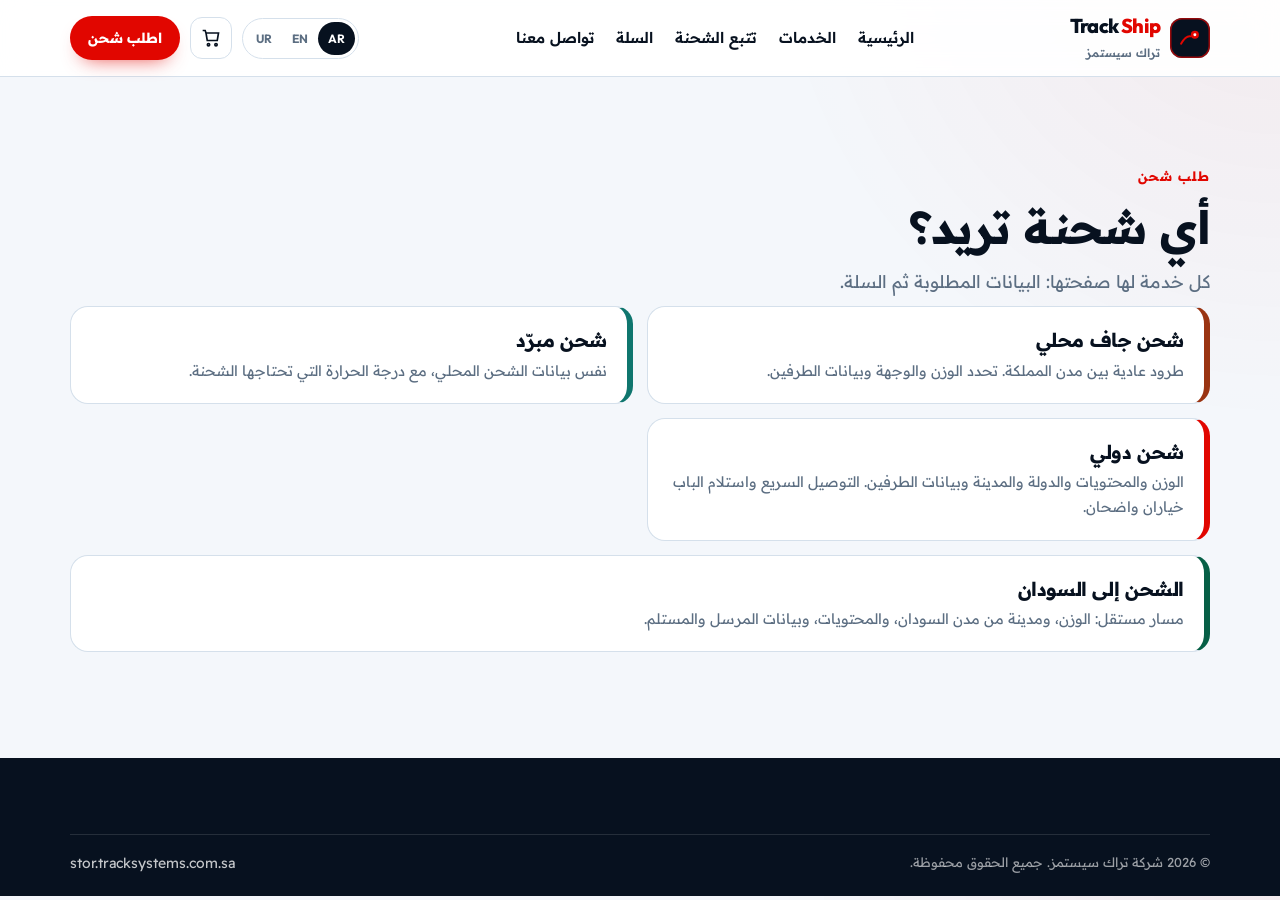
==== calculator.html @ 5ab50831 "Add files via upload" ====
<!DOCTYPE html>
<html lang="ar" dir="rtl">
<head>
<meta charset="UTF-8">
<meta name="viewport" content="width=device-width, initial-scale=1.0">
<meta name="theme-color" content="#07111F">
<title>طلب شحن | Track Ship</title>
<meta name="description" content="اطلب شحنًا جافًا أو مبردًا أو دوليًا أو إلى السودان، ثم أضفه إلى السلة.">
<link rel="stylesheet" href="styles.css">
</head>
<body>
<header class="site-header">
  <div class="wrap nav">
    <a href="index.html" class="brand" aria-label="Track Ship">
      <span class="brand-mark" aria-hidden="true"><svg viewBox="0 0 32 32" fill="none"><path d="M5 23c4-7 8-10 12-9" stroke="#E10600" stroke-width="2.4" stroke-linecap="round"/><circle cx="22" cy="12" r="5" fill="#E10600"/><circle cx="22" cy="12" r="1.8" fill="#fff"/></svg></span>
      <span class="brand-text"><span class="brand-en">Track <i>Ship</i></span><span class="brand-sub" data-i18n="brand_sub">تراك سيستمز</span></span>
    </a>
    <nav class="nav-links" id="navLinks">
      <a href="index.html" data-i18n="nav_home">الرئيسية</a>
      <a href="index.html#services" data-i18n="nav_services">الخدمات</a>
      <a href="tracking.html" data-i18n="nav_track">تتبع الشحنة</a>
      <a href="cart.html" data-i18n="nav_cart">السلة</a>
      <a href="contact.html" data-i18n="nav_contact">تواصل معنا</a>
    </nav>
    <div class="nav-right">
      <div class="lang-switch" role="group" aria-label="Language">
        <button type="button" data-lang="ar">AR</button>
        <button type="button" data-lang="en">EN</button>
        <button type="button" data-lang="ur">UR</button>
      </div>
      <a class="icon-cart" href="cart.html" aria-label="Cart">
        <svg width="20" height="20" viewBox="0 0 24 24" fill="none" stroke="currentColor" stroke-width="2"><path d="M6 6h15l-1.5 9h-12z"/><path d="M6 6L5 3H2"/><circle cx="9" cy="20" r="1.4"/><circle cx="18" cy="20" r="1.4"/></svg>
        <span class="cart-count" data-cart-count hidden>0</span>
      </a>
      <a href="calculator.html" class="btn btn-primary btn-sm" aria-current="page" data-i18n="nav_order">اطلب شحن</a>
      <button class="burger" type="button" aria-label="Menu" aria-expanded="false"><span></span><span></span><span></span></button>
    </div>
  </div>
</header>

<main class="wrap section-tight">
  <div id="serviceChooser">
    <div class="page-hero">
      <span class="kicker" data-i18n="calc_kicker">طلب شحن</span>
      <h1 data-i18n="choose_h">أي شحنة تريد؟</h1>
      <p class="lede" data-i18n="calc_lede">كل خدمة لها صفحتها: البيانات المطلوبة ثم السلة.</p>
    </div>
    <div class="chooser">
      <a href="calculator.html?service=dry"><h3 data-i18n="svc1_h">شحن جاف محلي</h3><p data-i18n="svc1_p">طرود عادية بين مدن المملكة. تحدد الوزن والوجهة وبيانات الطرفين.</p></a>
      <a class="cold" href="calculator.html?service=cold"><h3 data-i18n="svc2_h">شحن مبرّد</h3><p data-i18n="svc2_p">نفس بيانات الشحن المحلي، مع درجة الحرارة التي تحتاجها الشحنة.</p></a>
      <a class="intl" href="calculator.html?service=intl"><h3 data-i18n="svc3_h">شحن دولي</h3><p data-i18n="svc3_p">الوزن والمحتويات والدولة والمدينة وبيانات الطرفين. التوصيل السريع واستلام الباب خياران واضحان.</p></a>
      <a class="sudan" href="calculator.html?service=sudan"><h3 data-i18n="svc4_h">الشحن إلى السودان</h3><p data-i18n="svc4_p">مسار مستقل: الوزن، ومدينة من مدن السودان، والمحتويات، وبيانات المرسل والمستلم.</p></a>
    </div>
  </div>

  <div id="bookLayout" hidden>
    <form id="bookForm" class="book-layout" novalidate>
      <div class="panel">
        <div id="serviceBanner" class="service-banner"></div>

        <h2 data-i18n="f_shipment">بيانات الشحنة</h2>
        <div class="field">
          <label for="weight" data-i18n="f_weight">الوزن (كجم)</label>
          <input class="input" id="weight" name="weight" type="number" min="0.1" max="300" step="0.1" inputmode="decimal" required>
          <p class="field-error" data-error-for="weight" hidden></p>
        </div>

        <div class="field" data-show="dry cold">
          <label for="destSa" data-i18n="f_dest">الوجهة</label>
          <select class="input" id="destSa" name="destSa"></select>
          <p class="field-error" data-error-for="dest" hidden></p>
        </div>

        <div class="field" data-show="sudan">
          <label for="destSd" data-i18n="f_dest">الوجهة</label>
          <select class="input" id="destSd" name="destSd"></select>
          <p class="field-error" data-error-for="destSd" hidden></p>
        </div>

        <div data-show="intl">
          <div class="field">
            <label for="country" data-i18n="f_country">الدولة</label>
            <select class="input" id="country" name="country"></select>
            <p class="field-error" data-error-for="country" hidden></p>
          </div>
          <div class="field" id="countryOtherWrap" hidden>
            <label for="countryOther" data-i18n="f_country_other">اسم الدولة</label>
            <input class="input" id="countryOther" name="countryOther" type="text">
            <p class="field-error" data-error-for="countryOther" hidden></p>
          </div>
          <div class="field">
            <label for="destCityIntl" data-i18n="f_city_name">المدينة</label>
            <input class="input" id="destCityIntl" name="destCityIntl" type="text">
            <p class="field-error" data-error-for="destCity" hidden></p>
          </div>
        </div>

        <div class="field" data-show="intl sudan">
          <label for="contents" data-i18n="f_contents">المحتويات</label>
          <textarea class="input" id="contents" name="contents" rows="3"></textarea>
          <p class="field-error" data-error-for="contents" hidden></p>
        </div>

        <div data-show="cold">
          <div class="field">
            <label for="temperature" data-i18n="f_temp">درجة الحرارة</label>
            <select class="input" id="temperature" name="temperature">
              <option value="chill" data-i18n="temp_chill">مبرّد 2 إلى 8°م</option>
              <option value="cool" data-i18n="temp_cool">بارد 0 إلى 4°م</option>
              <option value="freeze" data-i18n="temp_freeze">مجمّد −18°م</option>
              <option value="deep" data-i18n="temp_deep">تجميد عميق −25°م أو أقل</option>
              <option value="custom" data-i18n="temp_custom">درجة أحددها</option>
            </select>
            <p class="field-error" data-error-for="temp" hidden></p>
          </div>
          <div class="field" id="tempCustomWrap" hidden>
            <label for="tempCustom" data-i18n="f_temp_custom">الدرجة المئوية</label>
            <input class="input" id="tempCustom" name="tempCustom" type="number" step="1" value="-18">
          </div>
        </div>

        <h2 class="block-title" data-i18n="f_sender">المرسل</h2>
        <div class="row2">
          <div class="field">
            <label for="senderName" data-i18n="f_name">الاسم</label>
            <input class="input" id="senderName" name="senderName" type="text" autocomplete="name">
            <p class="field-error" data-error-for="senderName" hidden></p>
          </div>
          <div class="field">
            <label for="senderPhone" data-i18n="f_phone">الجوال</label>
            <input class="input" id="senderPhone" name="senderPhone" type="tel" autocomplete="tel" dir="ltr">
            <p class="field-error" data-error-for="senderPhone" hidden></p>
          </div>
        </div>
        <div class="field">
          <label for="senderCity" data-i18n="f_city">المدينة</label>
          <select class="input" id="senderCity" name="senderCity"></select>
          <p class="field-error" data-error-for="senderCity" hidden></p>
        </div>
        <div class="field">
          <label for="senderAddress" data-i18n="f_address">العنوان التفصيلي</label>
          <input class="input" id="senderAddress" name="senderAddress" type="text" autocomplete="street-address">
          <p class="field-error" data-error-for="senderAddress" hidden></p>
        </div>

        <h2 class="block-title" data-i18n="f_recv">المستلم</h2>
        <div class="row2">
          <div class="field">
            <label for="recvName" data-i18n="f_name">الاسم</label>
            <input class="input" id="recvName" name="recvName" type="text">
            <p class="field-error" data-error-for="recvName" hidden></p>
          </div>
          <div class="field">
            <label for="recvPhone" data-i18n="f_phone">الجوال</label>
            <input class="input" id="recvPhone" name="recvPhone" type="tel" dir="ltr">
            <p class="field-error" data-error-for="recvPhone" hidden></p>
          </div>
        </div>
        <div class="field">
          <label for="recvAddress" data-i18n="f_address">العنوان التفصيلي</label>
          <input class="input" id="recvAddress" name="recvAddress" type="text">
          <p class="field-error" data-error-for="recvAddress" hidden></p>
        </div>

        <h2 class="block-title" data-i18n="addon_kicker">خدمات مقدمة</h2>
        <label class="addon-card express">
          <input type="checkbox" id="expressChk" name="expressChk">
          <span><b data-i18n="f_express">توصيل سريع</b><small data-i18n="f_express_hint">أولوية في الاستلام والنقل</small></span>
          <span class="fee" id="expressPrice"></span>
        </label>
        <label class="addon-card pickup">
          <input type="checkbox" id="pickupChk" name="pickupChk">
          <span><b data-i18n="f_pickup">استلام من الباب</b><small data-i18n="f_pickup_hint">نستلم الطرد من عنوان المرسل</small></span>
          <span class="fee" id="pickupPrice"></span>
        </label>

        <details class="extra">
          <summary data-i18n="f_extra_title">أبعاد وتأمين</summary>
          <p class="hint" data-i18n="f_dims">الأبعاد بالسنتيمتر، إن وُجدت</p>
          <div class="row3">
            <input class="input" id="dimL" name="dimL" type="number" min="0" data-i18n-ph="f_l" placeholder="الطول">
            <input class="input" id="dimW" name="dimW" type="number" min="0" data-i18n-ph="f_w" placeholder="العرض">
            <input class="input" id="dimH" name="dimH" type="number" min="0" data-i18n-ph="f_h" placeholder="الارتفاع">
          </div>
          <label class="addon-card" style="margin-top:12px;border-color:var(--line);background:#fff;box-shadow:none">
            <input type="checkbox" id="insureChk" name="insureChk">
            <span><b data-i18n="f_insure">تأمين الشحنة</b><small data-i18n="f_insure_hint">2٪ من القيمة، بحد أدنى 8 ر.س</small></span>
            <span></span>
          </label>
          <div class="field" id="valueWrap" hidden>
            <label for="declaredValue" data-i18n="f_value">القيمة المصرّح بها (ر.س)</label>
            <input class="input" id="declaredValue" name="declaredValue" type="number" min="0" step="1" value="0">
            <p class="field-error" data-error-for="declared" hidden></p>
          </div>
        </details>
      </div>

      <aside class="receipt">
        <h2 data-i18n="quote_title">سعر هذه الشحنة</h2>
        <div id="quoteBox" aria-live="polite">
          <p class="muted" data-i18n="quote_empty">أدخل الوزن والوجهة ليظهر السعر.</p>
        </div>
        <button class="btn btn-primary btn-block" type="submit" data-i18n="add_btn" style="margin-top:16px">أضف إلى السلة</button>
      </aside>
    </form>
  </div>
</main>

<footer>
  <div class="wrap footer-bottom"><span data-i18n="foot_rights">© 2026 شركة تراك سيستمز. جميع الحقوق محفوظة.</span><a href="https://stor.tracksystems.com.sa/">stor.tracksystems.com.sa</a></div>
</footer>
<script src="i18n.js"></script>
<script src="calculator.js"></script>
</body>
</html>
---- styles.css ----
@import url('https://fonts.googleapis.com/css2?family=Outfit:wght@500;600;700;800&family=Readex+Pro:wght@400;500;600;700&family=Noto+Nastaliq+Urdu:wght@500;600;700&display=swap');

/* Track Ship — شركة تراك سيستمز */
:root{
  --navy:#07111F;
  --navy-2:#10243F;
  --navy-3:#1B3658;
  --ink:#142033;
  --red:#E10600;
  --red-2:#B10500;
  --paper:#F4F7FB;
  --paper-2:#E6EEF6;
  --card:#FFFFFF;
  --muted:#5C6E82;
  --line:#D5E0EB;
  --gold:#A16207;
  --gold-bg:#FFF6E4;
  --gold-line:#E0A325;
  --pick:#1D4ED8;
  --pick-bg:#EEF3FF;
  --ice:#0F766E;
  --ice-bg:#E7F6F3;
  --sand:#9A3412;
  --sand-bg:#FFF3EB;
  --sudan:#065F46;
  --sudan-bg:#E5F6EF;
  --ok:#047857;
  --shadow:0 18px 40px -24px rgba(7,17,31,.45);
  --shadow-sm:0 8px 20px -14px rgba(7,17,31,.4);
  --radius:22px;
  --maxw:1140px;
  --font:"Readex Pro", sans-serif;
  --display:"Outfit", "Readex Pro", sans-serif;
}

*,*::before,*::after{ box-sizing:border-box; }
html{ scroll-behavior:smooth; }
body{
  margin:0;
  background:
    radial-gradient(circle at 100% -10%, rgba(225,6,0,.06), transparent 32%),
    var(--paper);
  color:var(--ink);
  font-family:var(--font);
  font-size:16.5px;
  line-height:1.75;
  -webkit-font-smoothing:antialiased;
}
html[lang="ur"] body{ font-family:"Noto Nastaliq Urdu","Readex Pro",serif; line-height:2; }
img,svg{ display:block; max-width:100%; }
a{ color:inherit; text-decoration:none; }
button,input,select,textarea{ font:inherit; color:inherit; }
button{ cursor:pointer; }
ul{ margin:0; padding:0; list-style:none; }
h1,h2,h3,h4{ margin:0; font-weight:700; letter-spacing:-.02em; line-height:1.35; }
p{ margin:0; }
[hidden]{ display:none !important; }
::selection{ background:#F8C9C6; }
:focus-visible{ outline:3px solid var(--red); outline-offset:2px; }
@media (prefers-reduced-motion:reduce){
  *,*::before,*::after{ animation:none !important; transition:none !important; scroll-behavior:auto !important; }
}

.wrap{ width:min(var(--maxw), calc(100% - 40px)); margin-inline:auto; }
.section{ padding-block:76px; }
.section-tight{ padding-block:42px; }
.kicker{
  display:inline-block;
  color:var(--red);
  font-weight:700;
  font-size:13px;
  letter-spacing:.08em;
  text-transform:uppercase;
  margin-bottom:8px;
}
.sec-head{ max-width:680px; margin-bottom:32px; }
.sec-head.center{ margin-inline:auto; text-align:center; }
.sec-head h2{ font-size:clamp(28px, 3.4vw, 40px); color:var(--navy); margin-bottom:8px; }
.sec-head p{ color:var(--muted); }

.btn{
  display:inline-flex; align-items:center; justify-content:center; gap:8px;
  min-height:48px; padding:12px 22px; border-radius:999px;
  border:2px solid transparent; font-weight:700; font-size:15.5px;
  transition:transform .16s ease, background .16s ease, box-shadow .16s ease;
}
.btn:hover{ transform:translateY(-2px); }
.btn-primary{ background:var(--red); color:#fff; box-shadow:0 10px 20px -12px rgba(225,6,0,.8); }
.btn-primary:hover{ background:var(--red-2); }
.btn-navy{ background:var(--navy); color:#fff; }
.btn-navy:hover{ background:var(--navy-2); }
.btn-ghost{ background:transparent; color:#fff; border-color:rgba(255,255,255,.45); }
.btn-ghost:hover{ background:#fff; color:var(--navy); }
.btn-line{ background:#fff; color:var(--navy); border-color:var(--line); }
.btn-sm{ min-height:42px; padding:8px 16px; font-size:14px; }
.btn-block{ width:100%; }
.btn:disabled{ opacity:.55; cursor:not-allowed; transform:none; }

/* Header */
.site-header{
  position:sticky; top:0; z-index:40;
  background:rgba(255,255,255,.92);
  backdrop-filter:blur(14px);
  border-bottom:1px solid var(--line);
}
.nav{ display:flex; align-items:center; justify-content:space-between; gap:16px; min-height:76px; }
.brand{ display:flex; align-items:center; gap:10px; }
.brand-mark{
  width:40px; height:40px; border-radius:12px; background:var(--navy);
  display:grid; place-items:center; flex:none;
  box-shadow:inset 0 0 0 1.5px rgba(225,6,0,.65);
}
.brand-mark svg{ width:26px; height:26px; }
.brand-en{ font-family:var(--display); font-weight:800; font-size:20px; letter-spacing:-.04em; color:var(--navy); line-height:1; }
.brand-en i{ font-style:normal; color:var(--red); }
.brand-sub{ display:block; font-size:11.5px; color:var(--muted); font-weight:600; margin-top:2px; }
.nav-links{ display:flex; align-items:center; gap:22px; }
.nav-links a{ font-weight:600; font-size:15px; color:var(--navy); position:relative; }
.nav-links a[aria-current="page"]{ color:var(--red); }
.nav-cart{ display:inline-flex; align-items:center; gap:6px; }
.nav-right{ display:flex; align-items:center; gap:10px; }
.lang-switch{ display:flex; padding:3px; border:1px solid var(--line); border-radius:999px; background:#fff; }
.lang-switch button{
  border:0; background:transparent; border-radius:999px;
  padding:6px 10px; font-family:var(--display); font-size:12px; font-weight:700; color:var(--muted);
}
.lang-switch button.active{ background:var(--navy); color:#fff; }
.cart-count{
  min-width:18px; height:18px; padding:0 5px; border-radius:99px;
  background:var(--red); color:#fff; font-family:var(--display);
  font-size:11px; font-weight:700; display:inline-grid; place-items:center;
}
.icon-cart{
  position:relative; width:42px; height:42px; border:1px solid var(--line); border-radius:12px;
  display:grid; place-items:center; background:#fff; color:var(--navy);
}
.icon-cart .cart-count{ position:absolute; top:-6px; inset-inline-end:-6px; }
.burger{ display:none; width:42px; height:42px; border:1px solid var(--line); border-radius:12px; background:#fff; }
.burger span{ display:block; width:18px; height:2px; background:var(--navy); margin:4px auto; border-radius:2px; }

/* Hero */
.hero{
  background:
    radial-gradient(circle at 85% 10%, rgba(225,6,0,.28), transparent 28%),
    linear-gradient(160deg, #07111F 0%, #10243F 58%, #16345A 100%);
  color:#fff;
  padding:64px 0 72px;
  position:relative;
  overflow:hidden;
}
.hero::after{
  content:"";
  position:absolute; inset-inline-end:-80px; bottom:-80px;
  width:280px; height:280px; border:28px solid rgba(225,6,0,.18); border-radius:50%;
}
.hero-grid{ position:relative; z-index:1; display:grid; grid-template-columns:1.15fr .85fr; gap:42px; align-items:center; }
.wordmark{
  font-family:var(--display); font-weight:800; letter-spacing:-.05em;
  font-size:clamp(46px, 6vw, 72px); line-height:.95; margin-bottom:12px;
}
.wordmark i{ font-style:normal; color:#FF3B30; }
.hero h1{ font-size:clamp(26px, 3vw, 36px); max-width:16ch; margin-bottom:12px; }
.lede{ color:rgba(255,255,255,.78); font-size:17.5px; max-width:46ch; }
.hero-actions{ display:flex; flex-wrap:wrap; gap:12px; margin-top:26px; }
.hero-stats{ display:flex; gap:22px; margin-top:28px; flex-wrap:wrap; }
.hero-stats b{ display:block; font-family:var(--display); font-size:26px; letter-spacing:-.04em; }
.hero-stats span{ color:rgba(255,255,255,.68); font-size:13px; }

.waybill{
  background:#fff; color:var(--ink); border-radius:18px; padding:22px;
  box-shadow:var(--shadow); transform:rotate(-1.5deg);
  border:1px solid rgba(255,255,255,.4);
}
.waybill-top{ display:flex; justify-content:space-between; align-items:center; margin-bottom:16px; }
.pill{ font-size:12px; font-weight:700; background:var(--sand-bg); color:var(--sand); border-radius:999px; padding:4px 10px; }
.waybill-route{ display:flex; align-items:center; justify-content:space-between; gap:10px; font-weight:700; color:var(--navy); }
.waybill-route em{ font-style:normal; color:var(--red); font-family:var(--display); font-size:22px; }
.waybill-meta,.waybill-no{ margin-top:12px; color:var(--muted); font-size:13.5px; }
.waybill-no{ font-family:var(--display); letter-spacing:.08em; color:var(--navy); font-weight:700; }
.barcode{ display:flex; align-items:stretch; gap:2px; height:48px; margin-top:14px; }
.barcode i{ display:block; background:var(--navy); }

/* Services */
.services{ margin-top:-36px; position:relative; z-index:2; }
.svc-grid{ display:grid; grid-template-columns:repeat(3, 1fr); gap:16px; }
.svc{
  background:#fff; border:1px solid var(--line); border-radius:var(--radius);
  padding:22px; min-height:250px; display:flex; flex-direction:column; gap:14px;
  box-shadow:var(--shadow-sm); border-top:5px solid var(--sand);
  transition:transform .18s ease, box-shadow .18s ease;
}
.svc:hover{ transform:translateY(-4px); box-shadow:var(--shadow); }
.svc-cold{ border-top-color:var(--ice); }
.svc-intl{ border-top-color:var(--red); }
.svc-icon{
  width:58px; height:58px; border-radius:16px; display:grid; place-items:center;
  background:var(--sand-bg); color:var(--sand);
}
.svc-cold .svc-icon{ background:var(--ice-bg); color:var(--ice); }
.svc-intl .svc-icon{ background:#FDECEC; color:var(--red); }
.svc-icon svg{ width:30px; height:30px; }
.svc h3{ font-size:22px; color:var(--navy); }
.svc p{ color:var(--muted); font-size:15px; flex:1; }
.svc-foot{ display:flex; justify-content:space-between; align-items:center; gap:8px; font-weight:700; }
.svc-foot b{ font-family:var(--display); color:var(--navy); font-size:16px; }
.svc-foot span{ color:var(--red); font-size:14px; }

.sudan-banner{
  margin-top:16px;
  display:grid; grid-template-columns:auto 1fr auto; gap:22px; align-items:center;
  background:linear-gradient(135deg, #064E3B, #0F766E 70%);
  color:#fff; border-radius:var(--radius); padding:26px 28px;
  box-shadow:var(--shadow);
  border:3px solid #34D399;
}
.sudan-banner .svc-icon{ background:rgba(255,255,255,.14); color:#fff; }
.sudan-banner h3{ font-size:26px; }
.sudan-banner p{ color:rgba(255,255,255,.84); margin-top:4px; }
.sudan-go{
  background:#fff; color:var(--sudan); border-radius:999px; padding:12px 18px;
  font-weight:800; white-space:nowrap;
}
.sudan-price{ display:block; margin-top:8px; font-family:var(--display); font-size:18px; }

.addon-showcase{ display:grid; grid-template-columns:1fr 1fr; gap:16px; margin-top:16px; }
.addon-tile{
  border-radius:18px; padding:18px 20px; background:#fff;
  display:flex; gap:14px; align-items:flex-start;
  border:3px solid var(--gold-line); background:var(--gold-bg);
}
.addon-tile.pickup{ border-color:var(--pick); background:var(--pick-bg); }
.addon-tile h3{ font-size:18px; margin-bottom:4px; }
.addon-tile p{ color:var(--muted); font-size:14.5px; }
.addon-tile b{ display:block; margin-top:8px; font-family:var(--display); }
.addon-tile .mark{
  width:46px; height:46px; border-radius:14px; display:grid; place-items:center; flex:none;
  background:#fff; border:2px solid currentColor; font-size:20px;
}
.addon-tile.express{ color:var(--gold); }
.addon-tile.pickup{ color:var(--pick); }
.addon-tile.express h3,.addon-tile.pickup h3{ color:var(--navy); }
.addon-note{ margin-top:10px; color:var(--muted); font-size:13.5px; }

/* Steps, why, rates */
.steps{ display:grid; grid-template-columns:repeat(4, 1fr); gap:14px; }
.step{
  background:#fff; border:1px solid var(--line); border-radius:18px; padding:18px;
}
.step i{
  font-style:normal; font-family:var(--display); font-weight:800; color:var(--red);
  display:block; font-size:22px; margin-bottom:8px;
}
.step h3{ font-size:17px; margin-bottom:6px; color:var(--navy); }
.step p{ color:var(--muted); font-size:14.5px; }
.why-grid{ display:grid; grid-template-columns:repeat(4, 1fr); gap:14px; }
.why{
  background:#fff; border:1px solid var(--line); border-radius:18px; padding:20px;
}
.why h3{ color:var(--navy); font-size:18px; margin:8px 0; }
.why p{ color:var(--muted); font-size:14.5px; }

.tabs{ display:flex; gap:8px; flex-wrap:wrap; margin-bottom:14px; }
.tab-btn{
  border:1px solid var(--line); background:#fff; border-radius:999px;
  padding:10px 16px; font-weight:700; color:var(--muted);
}
.tab-btn.active{ background:var(--navy); color:#fff; border-color:var(--navy); }
.table-wrap{ overflow-x:auto; border:1px solid var(--line); border-radius:18px; background:#fff; }
table{ width:100%; border-collapse:collapse; min-width:640px; }
th,td{ padding:13px 16px; text-align:start; border-bottom:1px solid var(--line); }
th{ background:var(--navy); color:#fff; font-size:13.5px; }
td:last-child, th:last-child{ text-align:end; }
tbody tr:last-child td{ border-bottom:0; }
.num{ font-family:var(--display); font-weight:650; letter-spacing:-.02em; }
.price-note{ margin-top:12px; color:var(--muted); font-size:13.5px; }

.cta-band{
  background:var(--navy); color:#fff; border-radius:28px; padding:42px 28px; text-align:center;
  position:relative; overflow:hidden;
}
.cta-band::before{
  content:""; position:absolute; inset-inline-start:0; top:0; bottom:0; width:8px; background:var(--red);
}
.cta-band h2{ font-size:clamp(26px, 3vw, 36px); margin-bottom:8px; }
.cta-band p{ color:rgba(255,255,255,.75); margin-bottom:20px; }

/* Footer */
footer{ background:var(--navy); color:#fff; padding:48px 0 20px; margin-top:64px; }
.footer-grid{ display:grid; grid-template-columns:1.4fr .8fr .9fr 1.1fr; gap:28px; }
footer h3, footer h4{ font-size:15px; margin-bottom:12px; }
footer p, footer li, footer a{ color:rgba(255,255,255,.76); font-size:14px; }
footer li{ margin-bottom:8px; }
footer a:hover{ color:#fff; }
.footer-brand .brand-en{ color:#fff; }
.footer-bottom{
  margin-top:28px; padding-top:16px; border-top:1px solid rgba(255,255,255,.12);
  display:flex; justify-content:space-between; gap:12px; flex-wrap:wrap;
  color:rgba(255,255,255,.6); font-size:13px;
}
.social-row{ display:flex; gap:8px; margin-top:14px; }
.social-row a{
  width:36px; height:36px; border-radius:50%; display:grid; place-items:center;
  border:1px solid rgba(255,255,255,.2); color:#fff; font-size:13px;
}

/* Pages */
.page-hero{ padding:42px 0 10px; }
.page-hero h1{ font-size:clamp(30px, 4vw, 46px); color:var(--navy); }
.page-hero .lede{ color:var(--muted); margin-top:8px; }

.chooser{ display:grid; grid-template-columns:1fr 1fr; gap:14px; }
.chooser a{
  background:#fff; border:1px solid var(--line); border-radius:18px; padding:20px;
  border-inline-start:6px solid var(--sand);
}
.chooser a.cold{ border-inline-start-color:var(--ice); }
.chooser a.intl{ border-inline-start-color:var(--red); }
.chooser a.sudan{ border-inline-start-color:var(--sudan); grid-column:1 / -1; }
.chooser h3{ color:var(--navy); margin-bottom:4px; }
.chooser p{ color:var(--muted); font-size:14.5px; }

.book-layout{ display:grid; grid-template-columns:1.15fr .85fr; gap:22px; align-items:start; }
.panel{ background:#fff; border:1px solid var(--line); border-radius:var(--radius); padding:22px; }
.panel h2{ font-size:18px; color:var(--navy); margin-bottom:14px; }
.service-banner{
  display:flex; justify-content:space-between; gap:12px; align-items:center;
  border-radius:16px; padding:14px 16px; margin-bottom:18px; color:#fff; background:var(--sand);
}
.service-banner.cold{ background:var(--ice); }
.service-banner.intl{ background:var(--red); }
.service-banner.sudan{ background:var(--sudan); }
.service-banner a{ color:#fff; font-weight:700; text-decoration:underline; font-size:14px; }
.field{ margin-bottom:14px; }
.field label,.lbl{ display:block; font-weight:700; font-size:14px; margin-bottom:6px; color:var(--navy); }
.hint{ color:var(--muted); font-size:12.5px; margin-top:5px; }
.input,select.input,textarea.input{
  width:100%; border:1.5px solid var(--line); background:var(--paper);
  border-radius:12px; padding:12px 14px; outline:none;
}
.input:focus{ border-color:var(--navy-3); background:#fff; }
.field.has-error .input{ border-color:var(--red); background:#FFF6F5; }
.field-error{ color:var(--red-2); font-size:12.5px; font-weight:700; margin-top:5px; }
.row2{ display:grid; grid-template-columns:1fr 1fr; gap:12px; }
.row3{ display:grid; grid-template-columns:1fr 1fr 1fr; gap:12px; }
.block-title{
  margin:20px 0 12px; padding-top:8px; border-top:1px dashed var(--line);
  font-size:16px; color:var(--navy);
}

.addon-card{
  display:grid; grid-template-columns:auto 1fr auto; gap:12px; align-items:center;
  border:3px solid var(--gold-line); background:var(--gold-bg);
  border-radius:16px; padding:14px; margin-bottom:12px; cursor:pointer;
}
.addon-card.pickup{ border-color:#3B6EF5; background:var(--pick-bg); }
.addon-card input{ width:22px; height:22px; accent-color:var(--navy); }
.addon-card b{ display:block; color:var(--navy); }
.addon-card small{ color:var(--muted); display:block; font-size:12.5px; }
.addon-card .fee{ font-family:var(--display); font-weight:750; color:var(--navy); white-space:nowrap; }
.addon-card.express{ box-shadow:inset 6px 0 0 var(--gold-line); }
.addon-card.pickup{ box-shadow:inset 6px 0 0 #3B6EF5; }
html[dir="rtl"] .addon-card.express{ box-shadow:inset -6px 0 0 var(--gold-line); }
html[dir="rtl"] .addon-card.pickup{ box-shadow:inset -6px 0 0 #3B6EF5; }
details.extra{ margin-top:8px; }
details.extra summary{ cursor:pointer; font-weight:700; color:var(--navy); margin-bottom:10px; }

.receipt{
  position:sticky; top:96px;
  background:var(--navy); color:#fff; border-radius:22px; padding:22px;
}
.receipt h2{ color:#fff; font-size:18px; }
.receipt .amount{
  font-family:var(--display); font-weight:800; font-size:40px; letter-spacing:-.04em; margin:8px 0 4px; white-space:nowrap;
}
.receipt .muted{ color:rgba(255,255,255,.68); font-size:13.5px; }
.receipt-lines{ margin:14px 0; border-top:1px solid rgba(255,255,255,.14); }
.receipt-lines div{ display:flex; justify-content:space-between; gap:12px; padding:7px 0; font-size:14px; color:rgba(255,255,255,.8); }
.receipt-lines b{ color:#fff; font-weight:650; font-family:var(--display); }
.receipt-lines .grand{ border-top:1px solid rgba(255,255,255,.2); color:#fff; font-weight:800; }

/* Cart */
.cart-layout{ display:grid; grid-template-columns:1.2fr .8fr; gap:22px; align-items:start; }
.cart-item{
  background:#fff; border:1px solid var(--line); border-radius:18px; padding:16px 16px 16px 18px;
  margin-bottom:12px; border-inline-start:6px solid var(--sand);
}
.cart-item.cold{ border-inline-start-color:var(--ice); }
.cart-item.intl{ border-inline-start-color:var(--red); }
.cart-item.sudan{ border-inline-start-color:var(--sudan); }
.cart-item header{ display:flex; justify-content:space-between; gap:10px; align-items:flex-start; }
.cart-item h3{ font-size:18px; color:var(--navy); }
.cart-item .meta{ color:var(--muted); font-size:13.5px; margin-top:6px; }
.ghost-btn{ border:0; background:transparent; color:var(--red); font-weight:700; padding:0; }
.empty{
  background:#fff; border:1px dashed var(--line); border-radius:20px; padding:36px; text-align:center;
}
.totals{ background:#fff; border:1px solid var(--line); border-radius:22px; padding:20px; position:sticky; top:96px; }
.totals .amount{ font-family:var(--display); font-size:36px; font-weight:800; color:var(--navy); letter-spacing:-.03em; white-space:nowrap; line-height:1.1; margin:4px 0 12px; }
.totals .row{ display:flex; justify-content:space-between; gap:12px; margin:8px 0; color:var(--muted); }
.totals .row strong{ color:var(--ink); white-space:nowrap; }

/* Tracking + contact */
.track-form{
  display:flex; gap:8px; background:#fff; border:1px solid var(--line);
  padding:8px; border-radius:999px; max-width:640px; margin-top:18px;
}
.track-form input{ flex:1; border:0; background:transparent; padding:10px 16px; outline:none; font-family:var(--display); }
.route-map{
  display:flex; align-items:center; gap:12px; background:var(--paper); border-radius:14px; padding:16px; margin-bottom:12px;
}
.route-map .line{ flex:1; height:2px; background:linear-gradient(90deg, var(--red), var(--navy)); }
.t-item{ display:grid; grid-template-columns:32px 1fr; gap:12px; position:relative; padding-bottom:18px; }
.t-dot{
  width:32px; height:32px; border-radius:50%; border:3px solid var(--line); background:#fff;
  display:grid; place-items:center; z-index:1;
}
.t-item.done .t-dot{ background:var(--ok); border-color:var(--ok); color:#fff; }
.t-item.current .t-dot{ background:var(--red); border-color:var(--red); color:#fff; }
.t-item::before{
  content:""; position:absolute; inset-inline-start:15px; top:32px; bottom:0; width:2px; background:var(--line);
}
.t-item:last-child::before{ display:none; }
.t-item.done::before{ background:var(--ok); }
.contact-grid{ display:grid; grid-template-columns:1.1fr .9fr; gap:20px; }
.info-row{ display:flex; gap:10px; margin-top:14px; }
.info-row span{ color:var(--muted); display:block; font-size:14px; }
.faq-item{ border-bottom:1px solid var(--line); }
.faq-q{
  width:100%; text-align:start; background:none; border:0; padding:16px 0;
  display:flex; justify-content:space-between; gap:12px; font-weight:700; color:var(--navy);
}
.faq-a{ max-height:0; overflow:hidden; color:var(--muted); }
.faq-item.open .faq-a{ max-height:28rem; }
.faq-a-in{ padding-bottom:14px; }
.toast{
  position:fixed; bottom:18px; inset-inline-end:18px; background:var(--navy); color:#fff;
  padding:14px 16px; border-radius:14px; box-shadow:var(--shadow); z-index:70;
  transform:translateY(140%); transition:transform .25s ease;
}
.toast.show{ transform:translateY(0); }

@media (max-width:980px){
  .hero-grid,.book-layout,.cart-layout,.contact-grid,.footer-grid,.why-grid{ grid-template-columns:1fr; }
  .svc-grid,.steps{ grid-template-columns:1fr; }
  .addon-showcase{ grid-template-columns:1fr; }
  .sudan-banner{ grid-template-columns:1fr; }
  .receipt,.totals{ position:static; }
  .waybill{ transform:none; }
}
@media (max-width:720px){
  .wrap{ width:min(var(--maxw), calc(100% - 28px)); }
  .burger{ display:inline-block; }
  .nav-links{
    display:none; position:absolute; inset-inline:0; top:76px;
    background:#fff; border-bottom:1px solid var(--line); padding:12px 18px 18px;
    flex-direction:column; align-items:flex-start; gap:14px;
  }
  .nav-links.open{ display:flex; }
  .nav-right .btn{ display:none; }
  .row2,.row3{ grid-template-columns:1fr; }
  .hero{ padding-top:36px; }
  .track-form{ flex-direction:column; border-radius:18px; }
}

@media print{
  .site-header,.hero-actions,.btn,.social-row,.burger{ display:none !important; }
  body{ background:#fff; }
  .receipt,.totals,.cart-item,.panel{ break-inside:avoid; }
}
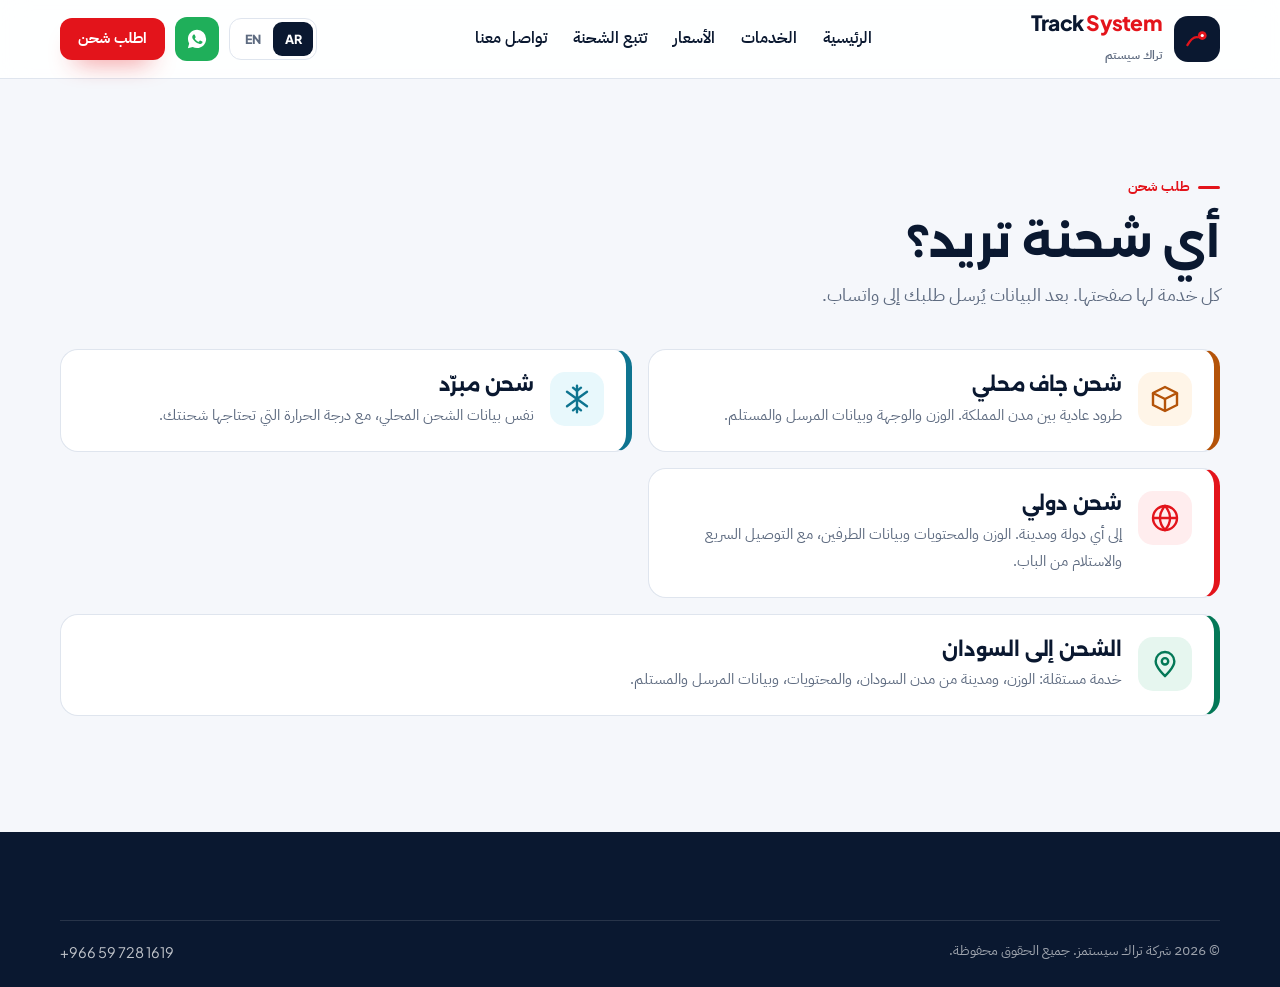
==== commit 61cf3cbf: "Add files via upload" ====
--- a/calculator.html
+++ b/calculator.html
@@ -3,35 +3,32 @@
 <head>
 <meta charset="UTF-8">
 <meta name="viewport" content="width=device-width, initial-scale=1.0">
-<meta name="theme-color" content="#07111F">
-<title>طلب شحن | Track Ship</title>
-<meta name="description" content="اطلب شحنًا جافًا أو مبردًا أو دوليًا أو إلى السودان، ثم أضفه إلى السلة.">
+<meta name="theme-color" content="#0A1830">
+<title>طلب شحن | Track System</title>
+<meta name="description" content="اطلب شحنًا جافًا أو مبردًا أو دوليًا أو إلى السودان، وأرسل طلبك بكل تفاصيله على واتساب.">
+<link rel="icon" href="logo.png">
 <link rel="stylesheet" href="styles.css">
 </head>
 <body>
 <header class="site-header">
   <div class="wrap nav">
-    <a href="index.html" class="brand" aria-label="Track Ship">
-      <span class="brand-mark" aria-hidden="true"><svg viewBox="0 0 32 32" fill="none"><path d="M5 23c4-7 8-10 12-9" stroke="#E10600" stroke-width="2.4" stroke-linecap="round"/><circle cx="22" cy="12" r="5" fill="#E10600"/><circle cx="22" cy="12" r="1.8" fill="#fff"/></svg></span>
-      <span class="brand-text"><span class="brand-en">Track <i>Ship</i></span><span class="brand-sub" data-i18n="brand_sub">تراك سيستمز</span></span>
+    <a href="index.html" class="brand" aria-label="Track System">
+      <span class="brand-mark"><img src="logo.png" alt="" onerror="this.parentNode.classList.add('no-logo');this.remove()"><svg viewBox="0 0 32 32" fill="none" aria-hidden="true"><path d="M5 23c4-7 8-10 12-9" stroke="#E3141B" stroke-width="2.6" stroke-linecap="round"/><circle cx="22" cy="12" r="5" fill="#E3141B"/><circle cx="22" cy="12" r="1.8" fill="#fff"/></svg></span>
+      <span class="brand-text"><span class="brand-en">Track <i>System</i></span><span class="brand-sub" data-i18n="brand_sub">تراك سيستم</span></span>
     </a>
     <nav class="nav-links" id="navLinks">
       <a href="index.html" data-i18n="nav_home">الرئيسية</a>
       <a href="index.html#services" data-i18n="nav_services">الخدمات</a>
+      <a href="index.html#rates" data-i18n="nav_rates">الأسعار</a>
       <a href="tracking.html" data-i18n="nav_track">تتبع الشحنة</a>
-      <a href="cart.html" data-i18n="nav_cart">السلة</a>
       <a href="contact.html" data-i18n="nav_contact">تواصل معنا</a>
     </nav>
     <div class="nav-right">
       <div class="lang-switch" role="group" aria-label="Language">
         <button type="button" data-lang="ar">AR</button>
         <button type="button" data-lang="en">EN</button>
-        <button type="button" data-lang="ur">UR</button>
       </div>
-      <a class="icon-cart" href="cart.html" aria-label="Cart">
-        <svg width="20" height="20" viewBox="0 0 24 24" fill="none" stroke="currentColor" stroke-width="2"><path d="M6 6h15l-1.5 9h-12z"/><path d="M6 6L5 3H2"/><circle cx="9" cy="20" r="1.4"/><circle cx="18" cy="20" r="1.4"/></svg>
-        <span class="cart-count" data-cart-count hidden>0</span>
-      </a>
+      <a class="icon-btn" data-wa-hello href="https://wa.me/966597281619" target="_blank" rel="noopener" aria-label="WhatsApp"><svg viewBox="0 0 24 24" fill="currentColor" aria-hidden="true"><path d="M12.04 2C6.58 2 2.13 6.45 2.13 11.91c0 1.75.46 3.45 1.32 4.95L2.05 22l5.25-1.38a9.9 9.9 0 0 0 4.74 1.21h.01c5.46 0 9.91-4.45 9.91-9.91A9.85 9.85 0 0 0 12.04 2Zm5.8 14.03c-.24.68-1.42 1.31-1.96 1.36-.5.05-.97.23-3.27-.68-2.77-1.09-4.52-3.92-4.66-4.1-.13-.18-1.11-1.48-1.11-2.83 0-1.34.7-2 .95-2.28.25-.27.54-.34.72-.34h.52c.17 0 .39-.06.61.47.24.56.79 1.92.86 2.06.07.14.11.3.02.48-.09.18-.14.3-.27.46-.14.16-.29.36-.41.48-.14.14-.28.28-.12.56.16.27.72 1.18 1.54 1.91 1.06.95 1.96 1.24 2.23 1.38.28.14.44.11.6-.07.16-.18.69-.8.88-1.08.18-.27.37-.23.61-.14.25.09 1.58.75 1.85.88.27.14.45.2.52.32.07.11.07.66-.17 1.33Z"/></svg></a>
       <a href="calculator.html" class="btn btn-primary btn-sm" aria-current="page" data-i18n="nav_order">اطلب شحن</a>
       <button class="burger" type="button" aria-label="Menu" aria-expanded="false"><span></span><span></span><span></span></button>
     </div>
@@ -43,13 +40,25 @@
     <div class="page-hero">
       <span class="kicker" data-i18n="calc_kicker">طلب شحن</span>
       <h1 data-i18n="choose_h">أي شحنة تريد؟</h1>
-      <p class="lede" data-i18n="calc_lede">كل خدمة لها صفحتها: البيانات المطلوبة ثم السلة.</p>
+      <p class="lede" data-i18n="calc_lede">كل خدمة لها صفحتها. بعد البيانات يُرسل طلبك إلى واتساب.</p>
     </div>
     <div class="chooser">
-      <a href="calculator.html?service=dry"><h3 data-i18n="svc1_h">شحن جاف محلي</h3><p data-i18n="svc1_p">طرود عادية بين مدن المملكة. تحدد الوزن والوجهة وبيانات الطرفين.</p></a>
-      <a class="cold" href="calculator.html?service=cold"><h3 data-i18n="svc2_h">شحن مبرّد</h3><p data-i18n="svc2_p">نفس بيانات الشحن المحلي، مع درجة الحرارة التي تحتاجها الشحنة.</p></a>
-      <a class="intl" href="calculator.html?service=intl"><h3 data-i18n="svc3_h">شحن دولي</h3><p data-i18n="svc3_p">الوزن والمحتويات والدولة والمدينة وبيانات الطرفين. التوصيل السريع واستلام الباب خياران واضحان.</p></a>
-      <a class="sudan" href="calculator.html?service=sudan"><h3 data-i18n="svc4_h">الشحن إلى السودان</h3><p data-i18n="svc4_p">مسار مستقل: الوزن، ومدينة من مدن السودان، والمحتويات، وبيانات المرسل والمستلم.</p></a>
+      <a data-service="dry" href="calculator.html?service=dry">
+        <span class="svc-icon" data-icon="dry" aria-hidden="true"><svg viewBox="0 0 24 24" fill="none" stroke="currentColor" stroke-width="1.8" stroke-linejoin="round"><path d="M3 7.5 12 3l9 4.5-9 4.5L3 7.5Z"/><path d="M3 7.5V16.5L12 21l9-4.5V7.5"/><path d="M12 12v9"/></svg></span>
+        <span><h3 data-i18n="svc1_h">شحن جاف محلي</h3><p data-i18n="svc1_p">طرود عادية بين مدن المملكة.</p></span>
+      </a>
+      <a class="cold" data-service="cold" href="calculator.html?service=cold">
+        <span class="svc-icon" data-icon="cold" aria-hidden="true"><svg viewBox="0 0 24 24" fill="none" stroke="currentColor" stroke-width="1.8" stroke-linecap="round"><path d="M12 2v20M4.5 6.5l15 11M19.5 6.5l-15 11"/><path d="M9 3.5 12 6l3-2.5M9 20.5 12 18l3 2.5"/></svg></span>
+        <span><h3 data-i18n="svc2_h">شحن مبرّد</h3><p data-i18n="svc2_p">مع درجة الحرارة التي تحتاجها شحنتك.</p></span>
+      </a>
+      <a class="intl" data-service="intl" href="calculator.html?service=intl">
+        <span class="svc-icon" data-icon="intl" aria-hidden="true"><svg viewBox="0 0 24 24" fill="none" stroke="currentColor" stroke-width="1.8"><circle cx="12" cy="12" r="9"/><path d="M3 12h18M12 3c2.5 2.8 3.8 6 3.8 9s-1.3 6.2-3.8 9c-2.5-2.8-3.8-6-3.8-9s1.3-6.2 3.8-9Z"/></svg></span>
+        <span><h3 data-i18n="svc3_h">شحن دولي</h3><p data-i18n="svc3_p">إلى أي دولة ومدينة.</p></span>
+      </a>
+      <a class="sudan" data-service="sudan" href="calculator.html?service=sudan">
+        <span class="svc-icon" data-icon="sudan" aria-hidden="true"><svg viewBox="0 0 24 24" fill="none" stroke="currentColor" stroke-width="1.8"><path d="M12 21s7-6.2 7-11a7 7 0 1 0-14 0c0 4.8 7 11 7 11Z"/><circle cx="12" cy="10" r="2.4"/></svg></span>
+        <span><h3 data-i18n="svc4_h">الشحن إلى السودان</h3><p data-i18n="svc4_p">خدمة مستقلة لمدن السودان.</p></span>
+      </a>
     </div>
   </div>
 
@@ -61,7 +70,7 @@
         <h2 data-i18n="f_shipment">بيانات الشحنة</h2>
         <div class="field">
           <label for="weight" data-i18n="f_weight">الوزن (كجم)</label>
-          <input class="input" id="weight" name="weight" type="number" min="0.1" max="300" step="0.1" inputmode="decimal" required>
+          <input class="input latin" id="weight" name="weight" type="number" min="0.1" max="300" step="0.1" inputmode="decimal" required>
           <p class="field-error" data-error-for="weight" hidden></p>
         </div>
 
@@ -78,20 +87,22 @@
         </div>
 
         <div data-show="intl">
-          <div class="field">
-            <label for="country" data-i18n="f_country">الدولة</label>
-            <select class="input" id="country" name="country"></select>
-            <p class="field-error" data-error-for="country" hidden></p>
+          <div class="row2">
+            <div class="field">
+              <label for="country" data-i18n="f_country">الدولة</label>
+              <select class="input" id="country" name="country"></select>
+              <p class="field-error" data-error-for="country" hidden></p>
+            </div>
+            <div class="field">
+              <label for="destCityIntl" data-i18n="f_city_name">المدينة</label>
+              <input class="input" id="destCityIntl" name="destCityIntl" type="text">
+              <p class="field-error" data-error-for="destCity" hidden></p>
+            </div>
           </div>
           <div class="field" id="countryOtherWrap" hidden>
             <label for="countryOther" data-i18n="f_country_other">اسم الدولة</label>
             <input class="input" id="countryOther" name="countryOther" type="text">
             <p class="field-error" data-error-for="countryOther" hidden></p>
-          </div>
-          <div class="field">
-            <label for="destCityIntl" data-i18n="f_city_name">المدينة</label>
-            <input class="input" id="destCityIntl" name="destCityIntl" type="text">
-            <p class="field-error" data-error-for="destCity" hidden></p>
           </div>
         </div>
 
@@ -115,7 +126,7 @@
           </div>
           <div class="field" id="tempCustomWrap" hidden>
             <label for="tempCustom" data-i18n="f_temp_custom">الدرجة المئوية</label>
-            <input class="input" id="tempCustom" name="tempCustom" type="number" step="1" value="-18">
+            <input class="input latin" id="tempCustom" name="tempCustom" type="number" step="1" value="-18">
           </div>
         </div>
 
@@ -128,19 +139,21 @@
           </div>
           <div class="field">
             <label for="senderPhone" data-i18n="f_phone">الجوال</label>
-            <input class="input" id="senderPhone" name="senderPhone" type="tel" autocomplete="tel" dir="ltr">
+            <input class="input latin" id="senderPhone" name="senderPhone" type="tel" autocomplete="tel" dir="ltr" placeholder="05XXXXXXXX">
             <p class="field-error" data-error-for="senderPhone" hidden></p>
           </div>
         </div>
-        <div class="field">
-          <label for="senderCity" data-i18n="f_city">المدينة</label>
-          <select class="input" id="senderCity" name="senderCity"></select>
-          <p class="field-error" data-error-for="senderCity" hidden></p>
-        </div>
-        <div class="field">
-          <label for="senderAddress" data-i18n="f_address">العنوان التفصيلي</label>
-          <input class="input" id="senderAddress" name="senderAddress" type="text" autocomplete="street-address">
-          <p class="field-error" data-error-for="senderAddress" hidden></p>
+        <div class="row2">
+          <div class="field">
+            <label for="senderCity" data-i18n="f_city">المدينة</label>
+            <select class="input" id="senderCity" name="senderCity"></select>
+            <p class="field-error" data-error-for="senderCity" hidden></p>
+          </div>
+          <div class="field">
+            <label for="senderAddress" data-i18n="f_address">العنوان التفصيلي</label>
+            <input class="input" id="senderAddress" name="senderAddress" type="text" autocomplete="street-address">
+            <p class="field-error" data-error-for="senderAddress" hidden></p>
+          </div>
         </div>
 
         <h2 class="block-title" data-i18n="f_recv">المستلم</h2>
@@ -152,7 +165,7 @@
           </div>
           <div class="field">
             <label for="recvPhone" data-i18n="f_phone">الجوال</label>
-            <input class="input" id="recvPhone" name="recvPhone" type="tel" dir="ltr">
+            <input class="input latin" id="recvPhone" name="recvPhone" type="tel" dir="ltr">
             <p class="field-error" data-error-for="recvPhone" hidden></p>
           </div>
         </div>
@@ -163,34 +176,58 @@
         </div>
 
         <h2 class="block-title" data-i18n="addon_kicker">خدمات مقدمة</h2>
-        <label class="addon-card express">
-          <input type="checkbox" id="expressChk" name="expressChk">
-          <span><b data-i18n="f_express">توصيل سريع</b><small data-i18n="f_express_hint">أولوية في الاستلام والنقل</small></span>
-          <span class="fee" id="expressPrice"></span>
-        </label>
-        <label class="addon-card pickup">
-          <input type="checkbox" id="pickupChk" name="pickupChk">
-          <span><b data-i18n="f_pickup">استلام من الباب</b><small data-i18n="f_pickup_hint">نستلم الطرد من عنوان المرسل</small></span>
-          <span class="fee" id="pickupPrice"></span>
-        </label>
+        <div class="addon-cards">
+          <label class="addon-card express">
+            <input type="checkbox" id="expressChk" name="expressChk">
+            <b data-i18n="f_express">توصيل سريع</b>
+            <small data-i18n="f_express_hint">أولوية في الاستلام والنقل والتسليم</small>
+            <span class="fee" id="expressPrice"></span>
+          </label>
+          <label class="addon-card pickup">
+            <input type="checkbox" id="pickupChk" name="pickupChk">
+            <b data-i18n="f_pickup">استلام من الباب</b>
+            <small data-i18n="f_pickup_hint">نستلم الطرد من عنوان المرسل</small>
+            <span class="fee" id="pickupPrice"></span>
+          </label>
+          <label class="addon-card pack">
+            <input type="checkbox" id="packChk" name="packChk">
+            <b data-i18n="f_pack">تغليف احترافي</b>
+            <small data-i18n="f_pack_hint">كرتون وحماية داخلية</small>
+            <span class="fee" id="packPrice"></span>
+          </label>
+          <label class="addon-card fragile">
+            <input type="checkbox" id="fragileChk" name="fragileChk">
+            <b data-i18n="f_fragile">قابل للكسر</b>
+            <small data-i18n="f_fragile_hint">ملصق تحذير ومناولة خاصة</small>
+            <span class="fee" id="fragilePrice"></span>
+          </label>
+        </div>
+        <div class="field" id="pickupDateWrap" style="margin-top:14px" hidden>
+          <label for="pickupDate" data-i18n="f_pickup_date">اليوم المفضل للاستلام</label>
+          <input class="input latin" id="pickupDate" name="pickupDate" type="date">
+        </div>
 
         <details class="extra">
-          <summary data-i18n="f_extra_title">أبعاد وتأمين</summary>
+          <summary data-i18n="f_extra_title">الأبعاد والتأمين والملاحظات</summary>
           <p class="hint" data-i18n="f_dims">الأبعاد بالسنتيمتر، إن وُجدت</p>
-          <div class="row3">
-            <input class="input" id="dimL" name="dimL" type="number" min="0" data-i18n-ph="f_l" placeholder="الطول">
-            <input class="input" id="dimW" name="dimW" type="number" min="0" data-i18n-ph="f_w" placeholder="العرض">
-            <input class="input" id="dimH" name="dimH" type="number" min="0" data-i18n-ph="f_h" placeholder="الارتفاع">
-          </div>
-          <label class="addon-card" style="margin-top:12px;border-color:var(--line);background:#fff;box-shadow:none">
+          <div class="row3" style="margin:8px 0 16px">
+            <input class="input latin" id="dimL" name="dimL" type="number" min="0" data-i18n-ph="f_l" placeholder="الطول" aria-label="L">
+            <input class="input latin" id="dimW" name="dimW" type="number" min="0" data-i18n-ph="f_w" placeholder="العرض" aria-label="W">
+            <input class="input latin" id="dimH" name="dimH" type="number" min="0" data-i18n-ph="f_h" placeholder="الارتفاع" aria-label="H">
+          </div>
+          <label class="addon-card plain">
             <input type="checkbox" id="insureChk" name="insureChk">
-            <span><b data-i18n="f_insure">تأمين الشحنة</b><small data-i18n="f_insure_hint">2٪ من القيمة، بحد أدنى 8 ر.س</small></span>
-            <span></span>
-          </label>
-          <div class="field" id="valueWrap" hidden>
+            <b data-i18n="f_insure">تأمين الشحنة</b>
+            <small data-i18n="f_insure_hint">2٪ من القيمة، بحد أدنى 8 ر.س</small>
+          </label>
+          <div class="field" id="valueWrap" style="margin-top:12px" hidden>
             <label for="declaredValue" data-i18n="f_value">القيمة المصرّح بها (ر.س)</label>
-            <input class="input" id="declaredValue" name="declaredValue" type="number" min="0" step="1" value="0">
+            <input class="input latin" id="declaredValue" name="declaredValue" type="number" min="0" step="1">
             <p class="field-error" data-error-for="declared" hidden></p>
+          </div>
+          <div class="field" style="margin-top:12px">
+            <label for="notes" data-i18n="f_notes">ملاحظات للفريق</label>
+            <textarea class="input" id="notes" name="notes" rows="2"></textarea>
           </div>
         </details>
       </div>
@@ -200,15 +237,21 @@
         <div id="quoteBox" aria-live="polite">
           <p class="muted" data-i18n="quote_empty">أدخل الوزن والوجهة ليظهر السعر.</p>
         </div>
-        <button class="btn btn-primary btn-block" type="submit" data-i18n="add_btn" style="margin-top:16px">أضف إلى السلة</button>
+        <button class="btn btn-wa btn-block" type="submit">
+          <svg viewBox="0 0 24 24" fill="currentColor" aria-hidden="true"><path d="M12.04 2C6.58 2 2.13 6.45 2.13 11.91c0 1.75.46 3.45 1.32 4.95L2.05 22l5.25-1.38a9.9 9.9 0 0 0 4.74 1.21h.01c5.46 0 9.91-4.45 9.91-9.91A9.85 9.85 0 0 0 12.04 2Zm5.8 14.03c-.24.68-1.42 1.31-1.96 1.36-.5.05-.97.23-3.27-.68-2.77-1.09-4.52-3.92-4.66-4.1-.13-.18-1.11-1.48-1.11-2.83 0-1.34.7-2 .95-2.28.25-.27.54-.34.72-.34h.52c.17 0 .39-.06.61.47.24.56.79 1.92.86 2.06.07.14.11.3.02.48-.09.18-.14.3-.27.46-.14.16-.29.36-.41.48-.14.14-.28.28-.12.56.16.27.72 1.18 1.54 1.91 1.06.95 1.96 1.24 2.23 1.38.28.14.44.11.6-.07.16-.18.69-.8.88-1.08.18-.27.37-.23.61-.14.25.09 1.58.75 1.85.88.27.14.45.2.52.32.07.11.07.66-.17 1.33Z"/></svg>
+          <span data-i18n="send_btn">أرسل الطلب على واتساب</span>
+        </button>
+        <p class="send-hint" data-i18n="send_hint">يفتح واتساب برسالة جاهزة فيها كل بياناتك وخياراتك.</p>
+        <div class="sent" id="sentBox" aria-live="polite" hidden></div>
       </aside>
     </form>
   </div>
 </main>
 
 <footer>
-  <div class="wrap footer-bottom"><span data-i18n="foot_rights">© 2026 شركة تراك سيستمز. جميع الحقوق محفوظة.</span><a href="https://stor.tracksystems.com.sa/">stor.tracksystems.com.sa</a></div>
+  <div class="wrap footer-bottom"><span data-i18n="foot_rights">© 2026 شركة تراك سيستمز. جميع الحقوق محفوظة.</span><a class="latin" dir="ltr" href="tel:+966597281619">+966 59 728 1619</a></div>
 </footer>
+
 <script src="i18n.js"></script>
 <script src="calculator.js"></script>
 </body>
--- a/styles.css
+++ b/styles.css
@@ -1,469 +1,526 @@
-@import url('https://fonts.googleapis.com/css2?family=Outfit:wght@500;600;700;800&family=Readex+Pro:wght@400;500;600;700&family=Noto+Nastaliq+Urdu:wght@500;600;700&display=swap');
-
-/* Track Ship — شركة تراك سيستمز */
+@import url('https://fonts.googleapis.com/css2?family=Alexandria:wght@500;600;700;800&family=IBM+Plex+Sans+Arabic:wght@400;500;600;700&family=Plus+Jakarta+Sans:wght@500;600;700;800&display=swap');
+
+/* Track System — شركة تراك سيستمز */
 :root{
-  --navy:#07111F;
-  --navy-2:#10243F;
-  --navy-3:#1B3658;
-  --ink:#142033;
-  --red:#E10600;
-  --red-2:#B10500;
-  --paper:#F4F7FB;
-  --paper-2:#E6EEF6;
+  --navy:#0A1830;
+  --navy-2:#122746;
+  --navy-3:#1E3A62;
+  --ink:#16213A;
+  --red:#E3141B;
+  --red-2:#B70F15;
+  --red-soft:#FFECEC;
+  --paper:#F5F7FB;
   --card:#FFFFFF;
-  --muted:#5C6E82;
-  --line:#D5E0EB;
-  --gold:#A16207;
-  --gold-bg:#FFF6E4;
-  --gold-line:#E0A325;
-  --pick:#1D4ED8;
-  --pick-bg:#EEF3FF;
-  --ice:#0F766E;
-  --ice-bg:#E7F6F3;
-  --sand:#9A3412;
-  --sand-bg:#FFF3EB;
-  --sudan:#065F46;
-  --sudan-bg:#E5F6EF;
-  --ok:#047857;
-  --shadow:0 18px 40px -24px rgba(7,17,31,.45);
-  --shadow-sm:0 8px 20px -14px rgba(7,17,31,.4);
-  --radius:22px;
-  --maxw:1140px;
-  --font:"Readex Pro", sans-serif;
-  --display:"Outfit", "Readex Pro", sans-serif;
-}
+  --muted:#5E6B80;
+  --line:#DFE5EE;
+  --line-2:#C9D3E1;
+
+  --wa:#1FAF5A;
+  --wa-2:#168A46;
+
+  --dry:#B45309;      --dry-bg:#FFF5E8;
+  --cold:#0E7490;     --cold-bg:#E8F8FC;
+  --intl:#E3141B;     --intl-bg:#FFEDEE;
+  --sudan:#047857;    --sudan-bg:#E6F6EF;
+
+  --express:#B7791F;  --express-line:#E9A531; --express-bg:#FFF7E6;
+  --pickup:#1D4ED8;   --pickup-line:#3B6EF5;  --pickup-bg:#EEF3FF;
+  --pack:#6D28D9;     --pack-line:#8B5CF6;    --pack-bg:#F4EFFF;
+  --fragile:#C2410C;  --fragile-line:#F97316; --fragile-bg:#FFF2EA;
+
+  --shadow:0 24px 50px -28px rgba(10,24,48,.45);
+  --shadow-sm:0 10px 24px -18px rgba(10,24,48,.45);
+  --radius:20px;
+  --maxw:1160px;
+  --font:"IBM Plex Sans Arabic", system-ui, sans-serif;
+  --head:"Alexandria", "IBM Plex Sans Arabic", sans-serif;
+  --latin:"Plus Jakarta Sans", "IBM Plex Sans Arabic", sans-serif;
+}
+html[lang="en"]{ --font:"Plus Jakarta Sans", system-ui, sans-serif; --head:"Plus Jakarta Sans", system-ui, sans-serif; }
 
 *,*::before,*::after{ box-sizing:border-box; }
 html{ scroll-behavior:smooth; }
 body{
   margin:0;
-  background:
-    radial-gradient(circle at 100% -10%, rgba(225,6,0,.06), transparent 32%),
-    var(--paper);
+  background:var(--paper);
   color:var(--ink);
   font-family:var(--font);
   font-size:16.5px;
-  line-height:1.75;
+  line-height:1.8;
   -webkit-font-smoothing:antialiased;
-}
-html[lang="ur"] body{ font-family:"Noto Nastaliq Urdu","Readex Pro",serif; line-height:2; }
+  text-rendering:optimizeLegibility;
+}
+html[lang="en"] body{ line-height:1.65; }
 img,svg{ display:block; max-width:100%; }
 a{ color:inherit; text-decoration:none; }
 button,input,select,textarea{ font:inherit; color:inherit; }
 button{ cursor:pointer; }
 ul{ margin:0; padding:0; list-style:none; }
-h1,h2,h3,h4{ margin:0; font-weight:700; letter-spacing:-.02em; line-height:1.35; }
+h1,h2,h3,h4{ margin:0; font-family:var(--head); font-weight:700; line-height:1.35; letter-spacing:-.01em; }
+html[lang="en"] h1, html[lang="en"] h2{ letter-spacing:-.03em; }
 p{ margin:0; }
 [hidden]{ display:none !important; }
-::selection{ background:#F8C9C6; }
-:focus-visible{ outline:3px solid var(--red); outline-offset:2px; }
+::selection{ background:#FFD0D2; }
+:focus-visible{ outline:3px solid var(--red); outline-offset:3px; border-radius:8px; }
 @media (prefers-reduced-motion:reduce){
   *,*::before,*::after{ animation:none !important; transition:none !important; scroll-behavior:auto !important; }
 }
 
 .wrap{ width:min(var(--maxw), calc(100% - 40px)); margin-inline:auto; }
-.section{ padding-block:76px; }
-.section-tight{ padding-block:42px; }
+.section{ padding-block:84px; }
+.section-tight{ padding-block:44px; }
 .kicker{
-  display:inline-block;
-  color:var(--red);
-  font-weight:700;
-  font-size:13px;
-  letter-spacing:.08em;
-  text-transform:uppercase;
-  margin-bottom:8px;
-}
-.sec-head{ max-width:680px; margin-bottom:32px; }
-.sec-head.center{ margin-inline:auto; text-align:center; }
-.sec-head h2{ font-size:clamp(28px, 3.4vw, 40px); color:var(--navy); margin-bottom:8px; }
-.sec-head p{ color:var(--muted); }
-
+  display:inline-flex; align-items:center; gap:8px;
+  color:var(--red); font-weight:700; font-size:13.5px; margin-bottom:10px;
+}
+.kicker::before{ content:""; width:22px; height:3px; border-radius:3px; background:currentColor; }
+.sec-head{ max-width:700px; margin-bottom:34px; }
+.sec-head h2{ font-size:clamp(28px, 3.4vw, 40px); color:var(--navy); margin-bottom:10px; }
+.sec-head p{ color:var(--muted); font-size:17px; }
+.num,.latin{ font-family:var(--latin); }
+
+/* Buttons */
 .btn{
-  display:inline-flex; align-items:center; justify-content:center; gap:8px;
-  min-height:48px; padding:12px 22px; border-radius:999px;
-  border:2px solid transparent; font-weight:700; font-size:15.5px;
-  transition:transform .16s ease, background .16s ease, box-shadow .16s ease;
+  display:inline-flex; align-items:center; justify-content:center; gap:10px;
+  min-height:50px; padding:12px 24px; border-radius:14px;
+  border:2px solid transparent; font-weight:700; font-size:16px; line-height:1.2;
+  transition:transform .16s ease, background .16s ease, box-shadow .16s ease, color .16s ease;
 }
 .btn:hover{ transform:translateY(-2px); }
-.btn-primary{ background:var(--red); color:#fff; box-shadow:0 10px 20px -12px rgba(225,6,0,.8); }
+.btn svg{ width:20px; height:20px; flex:none; }
+.btn-primary{ background:var(--red); color:#fff; box-shadow:0 14px 26px -16px rgba(227,20,27,.9); }
 .btn-primary:hover{ background:var(--red-2); }
-.btn-navy{ background:var(--navy); color:#fff; }
-.btn-navy:hover{ background:var(--navy-2); }
-.btn-ghost{ background:transparent; color:#fff; border-color:rgba(255,255,255,.45); }
+.btn-wa{ background:var(--wa); color:#fff; box-shadow:0 14px 26px -16px rgba(31,175,90,.9); }
+.btn-wa:hover{ background:var(--wa-2); }
+.btn-ghost{ background:rgba(255,255,255,.06); color:#fff; border-color:rgba(255,255,255,.35); }
 .btn-ghost:hover{ background:#fff; color:var(--navy); }
-.btn-line{ background:#fff; color:var(--navy); border-color:var(--line); }
-.btn-sm{ min-height:42px; padding:8px 16px; font-size:14px; }
+.btn-line{ background:#fff; color:var(--navy); border-color:var(--line-2); }
+.btn-line:hover{ border-color:var(--navy); }
+.btn-sm{ min-height:42px; padding:8px 16px; font-size:14.5px; border-radius:12px; }
 .btn-block{ width:100%; }
-.btn:disabled{ opacity:.55; cursor:not-allowed; transform:none; }
 
 /* Header */
 .site-header{
   position:sticky; top:0; z-index:40;
-  background:rgba(255,255,255,.92);
-  backdrop-filter:blur(14px);
+  background:rgba(255,255,255,.9);
+  backdrop-filter:saturate(1.4) blur(14px);
   border-bottom:1px solid var(--line);
 }
-.nav{ display:flex; align-items:center; justify-content:space-between; gap:16px; min-height:76px; }
-.brand{ display:flex; align-items:center; gap:10px; }
+.nav{ display:flex; align-items:center; justify-content:space-between; gap:18px; min-height:78px; }
+.brand{ display:flex; align-items:center; gap:12px; }
 .brand-mark{
-  width:40px; height:40px; border-radius:12px; background:var(--navy);
-  display:grid; place-items:center; flex:none;
-  box-shadow:inset 0 0 0 1.5px rgba(225,6,0,.65);
-}
-.brand-mark svg{ width:26px; height:26px; }
-.brand-en{ font-family:var(--display); font-weight:800; font-size:20px; letter-spacing:-.04em; color:var(--navy); line-height:1; }
+  width:46px; height:46px; border-radius:14px; background:var(--navy);
+  display:grid; place-items:center; flex:none; overflow:hidden;
+}
+.brand-mark img{ width:100%; height:100%; object-fit:contain; }
+.brand-mark:not(.no-logo){ background:transparent; }
+.brand-mark:not(.no-logo) svg{ display:none; }
+.brand-mark svg{ width:28px; height:28px; }
+.brand-en{
+  font-family:var(--latin); font-weight:800; font-size:21px; letter-spacing:-.035em;
+  color:var(--navy); line-height:1; direction:ltr; unicode-bidi:isolate; white-space:nowrap;
+}
 .brand-en i{ font-style:normal; color:var(--red); }
-.brand-sub{ display:block; font-size:11.5px; color:var(--muted); font-weight:600; margin-top:2px; }
-.nav-links{ display:flex; align-items:center; gap:22px; }
-.nav-links a{ font-weight:600; font-size:15px; color:var(--navy); position:relative; }
-.nav-links a[aria-current="page"]{ color:var(--red); }
-.nav-cart{ display:inline-flex; align-items:center; gap:6px; }
+.brand-sub{ display:block; font-size:12px; color:var(--muted); font-weight:600; margin-top:4px; }
+.nav-links{ display:flex; align-items:center; gap:26px; }
+.nav-links a{ font-weight:600; font-size:15.5px; color:var(--navy); padding:6px 0; border-bottom:2px solid transparent; }
+.nav-links a:hover{ color:var(--red); }
+.nav-links a[aria-current="page"]{ color:var(--red); border-bottom-color:var(--red); }
 .nav-right{ display:flex; align-items:center; gap:10px; }
-.lang-switch{ display:flex; padding:3px; border:1px solid var(--line); border-radius:999px; background:#fff; }
+.lang-switch{ display:flex; padding:3px; border:1px solid var(--line); border-radius:12px; background:#fff; }
 .lang-switch button{
-  border:0; background:transparent; border-radius:999px;
-  padding:6px 10px; font-family:var(--display); font-size:12px; font-weight:700; color:var(--muted);
+  border:0; background:transparent; border-radius:9px; min-width:40px;
+  padding:6px 10px; font-family:var(--latin); font-size:12.5px; font-weight:800; color:var(--muted);
 }
 .lang-switch button.active{ background:var(--navy); color:#fff; }
-.cart-count{
-  min-width:18px; height:18px; padding:0 5px; border-radius:99px;
-  background:var(--red); color:#fff; font-family:var(--display);
-  font-size:11px; font-weight:700; display:inline-grid; place-items:center;
-}
-.icon-cart{
-  position:relative; width:42px; height:42px; border:1px solid var(--line); border-radius:12px;
-  display:grid; place-items:center; background:#fff; color:var(--navy);
-}
-.icon-cart .cart-count{ position:absolute; top:-6px; inset-inline-end:-6px; }
-.burger{ display:none; width:42px; height:42px; border:1px solid var(--line); border-radius:12px; background:#fff; }
+.icon-btn{
+  width:44px; height:44px; border-radius:12px; display:grid; place-items:center;
+  background:var(--wa); color:#fff; flex:none;
+}
+.icon-btn:hover{ background:var(--wa-2); }
+.icon-btn svg{ width:22px; height:22px; }
+.burger{ display:none; width:44px; height:44px; border:1px solid var(--line); border-radius:12px; background:#fff; }
 .burger span{ display:block; width:18px; height:2px; background:var(--navy); margin:4px auto; border-radius:2px; }
 
 /* Hero */
 .hero{
+  position:relative; overflow:hidden; color:#fff;
   background:
-    radial-gradient(circle at 85% 10%, rgba(225,6,0,.28), transparent 28%),
-    linear-gradient(160deg, #07111F 0%, #10243F 58%, #16345A 100%);
-  color:#fff;
-  padding:64px 0 72px;
-  position:relative;
-  overflow:hidden;
-}
-.hero::after{
-  content:"";
-  position:absolute; inset-inline-end:-80px; bottom:-80px;
-  width:280px; height:280px; border:28px solid rgba(225,6,0,.18); border-radius:50%;
-}
-.hero-grid{ position:relative; z-index:1; display:grid; grid-template-columns:1.15fr .85fr; gap:42px; align-items:center; }
+    radial-gradient(900px 420px at 88% -10%, rgba(227,20,27,.32), transparent 60%),
+    radial-gradient(700px 400px at 0% 110%, rgba(30,58,98,.9), transparent 60%),
+    var(--navy);
+  padding:72px 0 120px;
+}
+.hero::before{
+  content:""; position:absolute; inset:0; opacity:.07; pointer-events:none;
+  background-image:linear-gradient(rgba(255,255,255,1) 1px, transparent 1px), linear-gradient(90deg, rgba(255,255,255,1) 1px, transparent 1px);
+  background-size:44px 44px;
+  mask-image:linear-gradient(180deg, #000, transparent 85%);
+}
+.hero-grid{ position:relative; z-index:1; display:grid; grid-template-columns:1.1fr .9fr; gap:56px; align-items:center; }
+.hero .kicker{ color:#FF9EA1; }
 .wordmark{
-  font-family:var(--display); font-weight:800; letter-spacing:-.05em;
-  font-size:clamp(46px, 6vw, 72px); line-height:.95; margin-bottom:12px;
-}
-.wordmark i{ font-style:normal; color:#FF3B30; }
-.hero h1{ font-size:clamp(26px, 3vw, 36px); max-width:16ch; margin-bottom:12px; }
-.lede{ color:rgba(255,255,255,.78); font-size:17.5px; max-width:46ch; }
-.hero-actions{ display:flex; flex-wrap:wrap; gap:12px; margin-top:26px; }
-.hero-stats{ display:flex; gap:22px; margin-top:28px; flex-wrap:wrap; }
-.hero-stats b{ display:block; font-family:var(--display); font-size:26px; letter-spacing:-.04em; }
-.hero-stats span{ color:rgba(255,255,255,.68); font-size:13px; }
-
-.waybill{
-  background:#fff; color:var(--ink); border-radius:18px; padding:22px;
-  box-shadow:var(--shadow); transform:rotate(-1.5deg);
-  border:1px solid rgba(255,255,255,.4);
-}
-.waybill-top{ display:flex; justify-content:space-between; align-items:center; margin-bottom:16px; }
-.pill{ font-size:12px; font-weight:700; background:var(--sand-bg); color:var(--sand); border-radius:999px; padding:4px 10px; }
-.waybill-route{ display:flex; align-items:center; justify-content:space-between; gap:10px; font-weight:700; color:var(--navy); }
-.waybill-route em{ font-style:normal; color:var(--red); font-family:var(--display); font-size:22px; }
-.waybill-meta,.waybill-no{ margin-top:12px; color:var(--muted); font-size:13.5px; }
-.waybill-no{ font-family:var(--display); letter-spacing:.08em; color:var(--navy); font-weight:700; }
-.barcode{ display:flex; align-items:stretch; gap:2px; height:48px; margin-top:14px; }
-.barcode i{ display:block; background:var(--navy); }
+  font-family:var(--latin); font-weight:800; letter-spacing:-.05em; direction:ltr; unicode-bidi:isolate;
+  font-size:clamp(48px, 6.4vw, 80px); line-height:1; margin-bottom:18px;
+}
+.wordmark i{ font-style:normal; color:#FF3B41; }
+html[dir="rtl"] .wordmark{ text-align:right; }
+.hero h1{ font-size:clamp(25px, 2.8vw, 34px); max-width:20ch; margin-bottom:14px; font-weight:600; }
+.lede{ color:rgba(255,255,255,.8); font-size:17.5px; max-width:50ch; }
+.hero-actions{ display:flex; flex-wrap:wrap; gap:12px; margin-top:30px; }
+.hero-stats{ display:flex; gap:34px; margin-top:38px; flex-wrap:wrap; }
+.hero-stats div{ border-inline-start:3px solid var(--red); padding-inline-start:12px; }
+.hero-stats b{ display:block; font-family:var(--latin); font-size:28px; line-height:1.1; letter-spacing:-.03em; }
+.hero-stats span{ color:rgba(255,255,255,.7); font-size:13.5px; }
+
+.chat{
+  background:#ECE5DD; border-radius:24px; overflow:hidden; color:var(--ink);
+  box-shadow:0 40px 80px -40px rgba(0,0,0,.7); border:6px solid #fff; max-width:420px; justify-self:center; width:100%;
+}
+.chat-top{ display:flex; align-items:center; gap:12px; background:#075E54; color:#fff; padding:12px 16px; }
+.chat-top .avatar{ width:38px; height:38px; border-radius:50%; background:#fff; display:grid; place-items:center; overflow:hidden; }
+.chat-top .avatar svg{ width:24px; height:24px; }
+.chat-top b{ font-family:var(--latin); display:block; line-height:1.2; }
+.chat-top small{ opacity:.8; font-size:12px; }
+.chat-body{ padding:18px 14px 22px; display:flex; flex-direction:column; gap:10px; }
+.bubble{
+  max-width:88%; padding:10px 12px; border-radius:12px; font-size:14px; line-height:1.75;
+  white-space:pre-line; box-shadow:0 1px 1px rgba(0,0,0,.08);
+}
+.bubble.out{ align-self:flex-end; background:#D9FDD3; border-start-end-radius:2px; }
+.bubble.in{ align-self:flex-start; background:#fff; border-start-start-radius:2px; }
+html[dir="rtl"] .bubble.out{ align-self:flex-start; }
+html[dir="rtl"] .bubble.in{ align-self:flex-end; }
+.bubble time{ display:block; text-align:end; font-size:11px; color:#667781; font-family:var(--latin); }
 
 /* Services */
-.services{ margin-top:-36px; position:relative; z-index:2; }
-.svc-grid{ display:grid; grid-template-columns:repeat(3, 1fr); gap:16px; }
+.services{ margin-top:-72px; position:relative; z-index:2; }
+.svc-grid{ display:grid; grid-template-columns:repeat(3, 1fr); gap:18px; }
 .svc{
+  --c:var(--dry); --bg:var(--dry-bg);
   background:#fff; border:1px solid var(--line); border-radius:var(--radius);
-  padding:22px; min-height:250px; display:flex; flex-direction:column; gap:14px;
-  box-shadow:var(--shadow-sm); border-top:5px solid var(--sand);
-  transition:transform .18s ease, box-shadow .18s ease;
-}
-.svc:hover{ transform:translateY(-4px); box-shadow:var(--shadow); }
-.svc-cold{ border-top-color:var(--ice); }
-.svc-intl{ border-top-color:var(--red); }
+  padding:26px; min-height:270px; display:flex; flex-direction:column; gap:16px;
+  box-shadow:var(--shadow-sm); position:relative; overflow:hidden;
+  transition:transform .2s ease, box-shadow .2s ease, border-color .2s ease;
+}
+.svc::after{ content:""; position:absolute; inset-inline:0; top:0; height:5px; background:var(--c); }
+.svc:hover{ transform:translateY(-5px); box-shadow:var(--shadow); border-color:var(--c); }
+.svc-cold{ --c:var(--cold); --bg:var(--cold-bg); }
+.svc-intl{ --c:var(--intl); --bg:var(--intl-bg); }
 .svc-icon{
-  width:58px; height:58px; border-radius:16px; display:grid; place-items:center;
-  background:var(--sand-bg); color:var(--sand);
-}
-.svc-cold .svc-icon{ background:var(--ice-bg); color:var(--ice); }
-.svc-intl .svc-icon{ background:#FDECEC; color:var(--red); }
-.svc-icon svg{ width:30px; height:30px; }
+  width:64px; height:64px; border-radius:18px; display:grid; place-items:center;
+  background:var(--bg, var(--dry-bg)); color:var(--c, var(--dry)); flex:none;
+}
+.svc-icon svg{ width:32px; height:32px; }
 .svc h3{ font-size:22px; color:var(--navy); }
-.svc p{ color:var(--muted); font-size:15px; flex:1; }
-.svc-foot{ display:flex; justify-content:space-between; align-items:center; gap:8px; font-weight:700; }
-.svc-foot b{ font-family:var(--display); color:var(--navy); font-size:16px; }
-.svc-foot span{ color:var(--red); font-size:14px; }
+.svc p{ color:var(--muted); font-size:15.5px; flex:1; margin-top:6px; }
+.svc-foot{ display:flex; justify-content:space-between; align-items:center; gap:8px; padding-top:14px; border-top:1px solid var(--line); }
+.svc-foot b{ font-family:var(--latin); color:var(--navy); font-size:16px; white-space:nowrap; }
+.go{ display:inline-flex; align-items:center; gap:6px; color:var(--c, var(--red)); font-weight:700; font-size:14.5px; }
+.go::after{ content:"←"; font-family:var(--latin); transition:transform .2s ease; }
+html[dir="ltr"] .go::after{ content:"→"; }
+.svc:hover .go::after{ transform:translateX(-4px); }
+html[dir="ltr"] .svc:hover .go::after{ transform:translateX(4px); }
 
 .sudan-banner{
-  margin-top:16px;
-  display:grid; grid-template-columns:auto 1fr auto; gap:22px; align-items:center;
-  background:linear-gradient(135deg, #064E3B, #0F766E 70%);
-  color:#fff; border-radius:var(--radius); padding:26px 28px;
-  box-shadow:var(--shadow);
-  border:3px solid #34D399;
+  margin-top:18px;
+  display:grid; grid-template-columns:auto 1fr auto; gap:24px; align-items:center;
+  background:linear-gradient(120deg, #053D2E, #047857 70%, #0B9A6E);
+  color:#fff; border-radius:var(--radius); padding:28px 30px;
+  box-shadow:var(--shadow); position:relative; overflow:hidden;
+  transition:transform .2s ease;
+}
+.sudan-banner:hover{ transform:translateY(-4px); }
+.sudan-banner::after{
+  content:""; position:absolute; inset-inline-end:-60px; top:-60px; width:220px; height:220px;
+  border-radius:50%; border:30px solid rgba(255,255,255,.07);
 }
 .sudan-banner .svc-icon{ background:rgba(255,255,255,.14); color:#fff; }
+.sudan-banner .kicker{ color:#A7F3D0; }
 .sudan-banner h3{ font-size:26px; }
-.sudan-banner p{ color:rgba(255,255,255,.84); margin-top:4px; }
+.sudan-banner p{ color:rgba(255,255,255,.86); margin-top:4px; }
+.sudan-side{ text-align:center; position:relative; z-index:1; }
 .sudan-go{
-  background:#fff; color:var(--sudan); border-radius:999px; padding:12px 18px;
+  display:inline-block; background:#fff; color:var(--sudan); border-radius:12px; padding:12px 20px;
   font-weight:800; white-space:nowrap;
 }
-.sudan-price{ display:block; margin-top:8px; font-family:var(--display); font-size:18px; }
-
-.addon-showcase{ display:grid; grid-template-columns:1fr 1fr; gap:16px; margin-top:16px; }
+.sudan-price{ display:block; margin-top:8px; font-family:var(--latin); font-size:17px; font-weight:700; }
+
+/* Add-on tiles */
+.addon-grid{ display:grid; grid-template-columns:repeat(4, 1fr); gap:16px; }
 .addon-tile{
-  border-radius:18px; padding:18px 20px; background:#fff;
-  display:flex; gap:14px; align-items:flex-start;
-  border:3px solid var(--gold-line); background:var(--gold-bg);
-}
-.addon-tile.pickup{ border-color:var(--pick); background:var(--pick-bg); }
-.addon-tile h3{ font-size:18px; margin-bottom:4px; }
-.addon-tile p{ color:var(--muted); font-size:14.5px; }
-.addon-tile b{ display:block; margin-top:8px; font-family:var(--display); }
+  --c:var(--express); --line-c:var(--express-line); --bg:var(--express-bg);
+  border-radius:18px; padding:20px; display:flex; flex-direction:column; gap:10px;
+  border:3px solid var(--line-c); background:var(--bg);
+  transition:transform .2s ease, box-shadow .2s ease;
+}
+.addon-tile:hover{ transform:translateY(-4px); box-shadow:var(--shadow-sm); }
+.addon-tile.pickup{ --c:var(--pickup); --line-c:var(--pickup-line); --bg:var(--pickup-bg); }
+.addon-tile.pack{ --c:var(--pack); --line-c:var(--pack-line); --bg:var(--pack-bg); }
+.addon-tile.fragile{ --c:var(--fragile); --line-c:var(--fragile-line); --bg:var(--fragile-bg); }
 .addon-tile .mark{
-  width:46px; height:46px; border-radius:14px; display:grid; place-items:center; flex:none;
-  background:#fff; border:2px solid currentColor; font-size:20px;
-}
-.addon-tile.express{ color:var(--gold); }
-.addon-tile.pickup{ color:var(--pick); }
-.addon-tile.express h3,.addon-tile.pickup h3{ color:var(--navy); }
-.addon-note{ margin-top:10px; color:var(--muted); font-size:13.5px; }
+  width:48px; height:48px; border-radius:14px; display:grid; place-items:center;
+  background:#fff; color:var(--c); border:2px solid var(--line-c);
+}
+.addon-tile .mark svg{ width:24px; height:24px; }
+.addon-tile h3{ font-size:18.5px; color:var(--c); }
+.addon-tile p{ color:var(--ink); opacity:.78; font-size:14.5px; flex:1; }
+.addon-tile b{ font-family:var(--latin); color:var(--navy); font-size:15px; }
 
 /* Steps, why, rates */
-.steps{ display:grid; grid-template-columns:repeat(4, 1fr); gap:14px; }
+.steps{ display:grid; grid-template-columns:repeat(4, 1fr); gap:16px; counter-reset:step; }
 .step{
-  background:#fff; border:1px solid var(--line); border-radius:18px; padding:18px;
+  background:#fff; border:1px solid var(--line); border-radius:18px; padding:22px; position:relative;
 }
 .step i{
-  font-style:normal; font-family:var(--display); font-weight:800; color:var(--red);
-  display:block; font-size:22px; margin-bottom:8px;
-}
-.step h3{ font-size:17px; margin-bottom:6px; color:var(--navy); }
-.step p{ color:var(--muted); font-size:14.5px; }
-.why-grid{ display:grid; grid-template-columns:repeat(4, 1fr); gap:14px; }
-.why{
-  background:#fff; border:1px solid var(--line); border-radius:18px; padding:20px;
-}
-.why h3{ color:var(--navy); font-size:18px; margin:8px 0; }
-.why p{ color:var(--muted); font-size:14.5px; }
-
-.tabs{ display:flex; gap:8px; flex-wrap:wrap; margin-bottom:14px; }
+  font-style:normal; font-family:var(--latin); font-weight:800; color:#fff; background:var(--navy);
+  width:40px; height:40px; border-radius:12px; display:grid; place-items:center; font-size:16px; margin-bottom:14px;
+}
+.step:last-child i{ background:var(--wa); }
+.step h3{ font-size:18px; margin-bottom:6px; color:var(--navy); }
+.step p{ color:var(--muted); font-size:15px; }
+.why-grid{ display:grid; grid-template-columns:repeat(4, 1fr); gap:16px; }
+.why{ padding:6px 0; border-top:3px solid var(--navy); padding-top:18px; }
+.why h3{ color:var(--navy); font-size:18.5px; margin-bottom:8px; }
+.why p{ color:var(--muted); font-size:15px; }
+
+.tabs{ display:flex; gap:8px; flex-wrap:wrap; margin-bottom:16px; }
 .tab-btn{
-  border:1px solid var(--line); background:#fff; border-radius:999px;
-  padding:10px 16px; font-weight:700; color:var(--muted);
+  border:1px solid var(--line-2); background:#fff; border-radius:12px;
+  padding:10px 18px; font-weight:700; color:var(--muted);
 }
 .tab-btn.active{ background:var(--navy); color:#fff; border-color:var(--navy); }
-.table-wrap{ overflow-x:auto; border:1px solid var(--line); border-radius:18px; background:#fff; }
-table{ width:100%; border-collapse:collapse; min-width:640px; }
-th,td{ padding:13px 16px; text-align:start; border-bottom:1px solid var(--line); }
-th{ background:var(--navy); color:#fff; font-size:13.5px; }
-td:last-child, th:last-child{ text-align:end; }
+.table-wrap{ overflow-x:auto; border:1px solid var(--line); border-radius:18px; background:#fff; box-shadow:var(--shadow-sm); }
+table{ width:100%; border-collapse:collapse; min-width:620px; }
+th,td{ padding:15px 18px; text-align:start; border-bottom:1px solid var(--line); }
+th{ background:#F0F3F8; color:var(--navy); font-size:14px; font-weight:700; }
+td:not(:first-child), th:not(:first-child){ text-align:end; }
 tbody tr:last-child td{ border-bottom:0; }
-.num{ font-family:var(--display); font-weight:650; letter-spacing:-.02em; }
-.price-note{ margin-top:12px; color:var(--muted); font-size:13.5px; }
+tbody tr:hover td{ background:#FAFBFD; }
+td.num{ font-weight:600; white-space:nowrap; }
+td.strong{ color:var(--red); font-weight:800; }
+.price-note{ margin-top:12px; color:var(--muted); font-size:14px; }
 
 .cta-band{
-  background:var(--navy); color:#fff; border-radius:28px; padding:42px 28px; text-align:center;
+  background:linear-gradient(120deg, var(--navy), var(--navy-3)); color:#fff;
+  border-radius:28px; padding:48px 32px; display:flex; align-items:center; justify-content:space-between; gap:24px; flex-wrap:wrap;
   position:relative; overflow:hidden;
 }
-.cta-band::before{
-  content:""; position:absolute; inset-inline-start:0; top:0; bottom:0; width:8px; background:var(--red);
-}
-.cta-band h2{ font-size:clamp(26px, 3vw, 36px); margin-bottom:8px; }
-.cta-band p{ color:rgba(255,255,255,.75); margin-bottom:20px; }
+.cta-band::before{ content:""; position:absolute; inset-inline-start:0; top:0; bottom:0; width:8px; background:var(--red); }
+.cta-band h2{ font-size:clamp(26px, 3vw, 36px); margin-bottom:6px; }
+.cta-band p{ color:rgba(255,255,255,.78); }
+.cta-actions{ display:flex; gap:12px; flex-wrap:wrap; }
 
 /* Footer */
-footer{ background:var(--navy); color:#fff; padding:48px 0 20px; margin-top:64px; }
-.footer-grid{ display:grid; grid-template-columns:1.4fr .8fr .9fr 1.1fr; gap:28px; }
-footer h3, footer h4{ font-size:15px; margin-bottom:12px; }
-footer p, footer li, footer a{ color:rgba(255,255,255,.76); font-size:14px; }
+footer{ background:var(--navy); color:#fff; padding:56px 0 22px; margin-top:72px; }
+.footer-grid{ display:grid; grid-template-columns:1.5fr .8fr .9fr 1.2fr; gap:32px; }
+footer h3{ font-size:15.5px; margin-bottom:14px; color:#fff; }
+footer p, footer li, footer a{ color:rgba(255,255,255,.74); font-size:14.5px; }
 footer li{ margin-bottom:8px; }
 footer a:hover{ color:#fff; }
-.footer-brand .brand-en{ color:#fff; }
+.footer-brand .brand-en{ color:#fff; font-size:26px; }
+.footer-brand p{ margin-top:12px; max-width:38ch; }
 .footer-bottom{
-  margin-top:28px; padding-top:16px; border-top:1px solid rgba(255,255,255,.12);
+  margin-top:32px; padding-top:18px; border-top:1px solid rgba(255,255,255,.12);
   display:flex; justify-content:space-between; gap:12px; flex-wrap:wrap;
-  color:rgba(255,255,255,.6); font-size:13px;
-}
-.social-row{ display:flex; gap:8px; margin-top:14px; }
+  color:rgba(255,255,255,.6); font-size:13.5px;
+}
+.social-row{ display:flex; gap:8px; margin-top:16px; }
 .social-row a{
-  width:36px; height:36px; border-radius:50%; display:grid; place-items:center;
-  border:1px solid rgba(255,255,255,.2); color:#fff; font-size:13px;
-}
+  width:40px; height:40px; border-radius:12px; display:grid; place-items:center;
+  border:1px solid rgba(255,255,255,.2); color:#fff;
+}
+.social-row a:hover{ background:rgba(255,255,255,.1); }
+.social-row svg{ width:18px; height:18px; }
+
+/* Floating WhatsApp */
+.wa-float{
+  position:fixed; bottom:20px; inset-inline-start:20px; z-index:60;
+  width:58px; height:58px; border-radius:50%; background:var(--wa); color:#fff;
+  display:grid; place-items:center; box-shadow:0 16px 30px -12px rgba(31,175,90,.8);
+  transition:transform .2s ease;
+}
+.wa-float:hover{ transform:scale(1.07); }
+.wa-float svg{ width:30px; height:30px; }
 
 /* Pages */
-.page-hero{ padding:42px 0 10px; }
+.page-hero{ padding:46px 0 16px; }
 .page-hero h1{ font-size:clamp(30px, 4vw, 46px); color:var(--navy); }
 .page-hero .lede{ color:var(--muted); margin-top:8px; }
 
-.chooser{ display:grid; grid-template-columns:1fr 1fr; gap:14px; }
+.chooser{ display:grid; grid-template-columns:1fr 1fr; gap:16px; margin-top:22px; }
 .chooser a{
-  background:#fff; border:1px solid var(--line); border-radius:18px; padding:20px;
-  border-inline-start:6px solid var(--sand);
-}
-.chooser a.cold{ border-inline-start-color:var(--ice); }
-.chooser a.intl{ border-inline-start-color:var(--red); }
-.chooser a.sudan{ border-inline-start-color:var(--sudan); grid-column:1 / -1; }
-.chooser h3{ color:var(--navy); margin-bottom:4px; }
-.chooser p{ color:var(--muted); font-size:14.5px; }
-
-.book-layout{ display:grid; grid-template-columns:1.15fr .85fr; gap:22px; align-items:start; }
-.panel{ background:#fff; border:1px solid var(--line); border-radius:var(--radius); padding:22px; }
-.panel h2{ font-size:18px; color:var(--navy); margin-bottom:14px; }
+  --c:var(--dry); --bg:var(--dry-bg);
+  background:#fff; border:1px solid var(--line); border-radius:18px; padding:22px;
+  display:grid; grid-template-columns:auto 1fr; gap:16px; align-items:start;
+  border-inline-start:6px solid var(--c); transition:transform .2s ease, box-shadow .2s ease;
+}
+.chooser a:hover{ transform:translateY(-3px); box-shadow:var(--shadow-sm); }
+.chooser a.cold{ --c:var(--cold); --bg:var(--cold-bg); }
+.chooser a.intl{ --c:var(--intl); --bg:var(--intl-bg); }
+.chooser a.sudan{ --c:var(--sudan); --bg:var(--sudan-bg); grid-column:1 / -1; }
+.chooser .svc-icon{ width:54px; height:54px; border-radius:15px; }
+.chooser h3{ color:var(--navy); margin-bottom:4px; font-size:19px; }
+.chooser p{ color:var(--muted); font-size:15px; }
+
+.book-layout{ display:grid; grid-template-columns:1.2fr .8fr; gap:24px; align-items:start; }
+.panel{ background:#fff; border:1px solid var(--line); border-radius:var(--radius); padding:26px; box-shadow:var(--shadow-sm); }
+.panel h2{ font-size:19px; color:var(--navy); margin-bottom:16px; }
 .service-banner{
-  display:flex; justify-content:space-between; gap:12px; align-items:center;
-  border-radius:16px; padding:14px 16px; margin-bottom:18px; color:#fff; background:var(--sand);
-}
-.service-banner.cold{ background:var(--ice); }
-.service-banner.intl{ background:var(--red); }
-.service-banner.sudan{ background:var(--sudan); }
-.service-banner a{ color:#fff; font-weight:700; text-decoration:underline; font-size:14px; }
-.field{ margin-bottom:14px; }
-.field label,.lbl{ display:block; font-weight:700; font-size:14px; margin-bottom:6px; color:var(--navy); }
-.hint{ color:var(--muted); font-size:12.5px; margin-top:5px; }
-.input,select.input,textarea.input{
-  width:100%; border:1.5px solid var(--line); background:var(--paper);
-  border-radius:12px; padding:12px 14px; outline:none;
-}
-.input:focus{ border-color:var(--navy-3); background:#fff; }
-.field.has-error .input{ border-color:var(--red); background:#FFF6F5; }
-.field-error{ color:var(--red-2); font-size:12.5px; font-weight:700; margin-top:5px; }
-.row2{ display:grid; grid-template-columns:1fr 1fr; gap:12px; }
+  --c:var(--dry);
+  display:flex; align-items:center; gap:12px;
+  border-radius:16px; padding:14px 16px; margin-bottom:22px; color:#fff; background:var(--c);
+}
+.service-banner.cold{ --c:var(--cold); }
+.service-banner.intl{ --c:var(--intl); }
+.service-banner.sudan{ --c:var(--sudan); }
+.service-banner strong{ flex:1; font-family:var(--head); font-size:18px; }
+.sb-icon{ width:38px; height:38px; border-radius:11px; background:rgba(255,255,255,.18); display:grid; place-items:center; }
+.sb-icon svg{ width:22px; height:22px; }
+.service-banner a{ color:#fff; font-weight:700; font-size:14px; background:rgba(255,255,255,.16); padding:6px 12px; border-radius:10px; }
+.service-banner a:hover{ background:rgba(255,255,255,.28); }
+.field{ margin-bottom:16px; }
+.field label{ display:block; font-weight:700; font-size:14.5px; margin-bottom:7px; color:var(--navy); }
+.hint{ color:var(--muted); font-size:13px; margin-top:5px; }
+.input{
+  width:100%; border:1.5px solid var(--line-2); background:#FBFCFE;
+  border-radius:12px; padding:12px 14px; outline:none; min-height:50px;
+  transition:border-color .15s ease, box-shadow .15s ease, background .15s ease;
+}
+textarea.input{ min-height:90px; resize:vertical; }
+.input:hover{ border-color:#AEBBCD; }
+.input:focus{ border-color:var(--navy-3); background:#fff; box-shadow:0 0 0 4px rgba(30,58,98,.12); }
+.field.has-error .input{ border-color:var(--red); background:#FFF7F7; }
+.field-error{ color:var(--red-2); font-size:13px; font-weight:700; margin-top:6px; }
+.row2{ display:grid; grid-template-columns:1fr 1fr; gap:14px; }
 .row3{ display:grid; grid-template-columns:1fr 1fr 1fr; gap:12px; }
 .block-title{
-  margin:20px 0 12px; padding-top:8px; border-top:1px dashed var(--line);
-  font-size:16px; color:var(--navy);
-}
-
+  display:flex; align-items:center; gap:10px;
+  margin:26px 0 14px; padding-top:20px; border-top:1px solid var(--line);
+  font-size:17px; color:var(--navy);
+}
+.block-title::before{ content:""; width:8px; height:22px; border-radius:4px; background:var(--red); }
+
+.addon-cards{ display:grid; grid-template-columns:1fr 1fr; gap:12px; }
 .addon-card{
-  display:grid; grid-template-columns:auto 1fr auto; gap:12px; align-items:center;
-  border:3px solid var(--gold-line); background:var(--gold-bg);
-  border-radius:16px; padding:14px; margin-bottom:12px; cursor:pointer;
-}
-.addon-card.pickup{ border-color:#3B6EF5; background:var(--pick-bg); }
-.addon-card input{ width:22px; height:22px; accent-color:var(--navy); }
-.addon-card b{ display:block; color:var(--navy); }
-.addon-card small{ color:var(--muted); display:block; font-size:12.5px; }
-.addon-card .fee{ font-family:var(--display); font-weight:750; color:var(--navy); white-space:nowrap; }
-.addon-card.express{ box-shadow:inset 6px 0 0 var(--gold-line); }
-.addon-card.pickup{ box-shadow:inset 6px 0 0 #3B6EF5; }
-html[dir="rtl"] .addon-card.express{ box-shadow:inset -6px 0 0 var(--gold-line); }
-html[dir="rtl"] .addon-card.pickup{ box-shadow:inset -6px 0 0 #3B6EF5; }
-details.extra{ margin-top:8px; }
-details.extra summary{ cursor:pointer; font-weight:700; color:var(--navy); margin-bottom:10px; }
+  --c:var(--express); --line-c:var(--express-line); --bg:var(--express-bg);
+  display:grid; grid-template-columns:auto 1fr; gap:4px 12px; align-items:start;
+  border:3px solid var(--line-c); background:var(--bg);
+  border-radius:16px; padding:14px; cursor:pointer; position:relative;
+  transition:box-shadow .15s ease, transform .15s ease;
+}
+.addon-card:hover{ transform:translateY(-2px); }
+.addon-card:has(input:checked){ box-shadow:0 0 0 4px color-mix(in srgb, var(--line-c) 30%, transparent); }
+.addon-card.pickup{ --c:var(--pickup); --line-c:var(--pickup-line); --bg:var(--pickup-bg); }
+.addon-card.pack{ --c:var(--pack); --line-c:var(--pack-line); --bg:var(--pack-bg); }
+.addon-card.fragile{ --c:var(--fragile); --line-c:var(--fragile-line); --bg:var(--fragile-bg); }
+.addon-card.plain{ --c:var(--navy); --line-c:var(--line-2); --bg:#fff; border-width:1.5px; }
+.addon-card input{ width:22px; height:22px; accent-color:var(--c); margin:2px 0 0; grid-row:span 3; }
+.addon-card b{ display:block; color:var(--c); font-family:var(--head); font-size:16px; }
+.addon-card small{ color:var(--muted); display:block; font-size:13px; line-height:1.6; }
+.addon-card .fee{ font-family:var(--latin); font-weight:800; color:var(--navy); font-size:14.5px; white-space:nowrap; }
+details.extra{ margin-top:18px; border:1px solid var(--line); border-radius:16px; padding:14px 16px; }
+details.extra summary{ cursor:pointer; font-weight:700; color:var(--navy); }
+details.extra[open] summary{ margin-bottom:12px; }
 
 .receipt{
-  position:sticky; top:96px;
-  background:var(--navy); color:#fff; border-radius:22px; padding:22px;
-}
-.receipt h2{ color:#fff; font-size:18px; }
+  position:sticky; top:100px;
+  background:var(--navy); color:#fff; border-radius:22px; padding:24px;
+  box-shadow:var(--shadow);
+}
+.receipt h2{ color:#fff; font-size:19px; margin-bottom:6px; }
 .receipt .amount{
-  font-family:var(--display); font-weight:800; font-size:40px; letter-spacing:-.04em; margin:8px 0 4px; white-space:nowrap;
-}
-.receipt .muted{ color:rgba(255,255,255,.68); font-size:13.5px; }
-.receipt-lines{ margin:14px 0; border-top:1px solid rgba(255,255,255,.14); }
-.receipt-lines div{ display:flex; justify-content:space-between; gap:12px; padding:7px 0; font-size:14px; color:rgba(255,255,255,.8); }
-.receipt-lines b{ color:#fff; font-weight:650; font-family:var(--display); }
-.receipt-lines .grand{ border-top:1px solid rgba(255,255,255,.2); color:#fff; font-weight:800; }
-
-/* Cart */
-.cart-layout{ display:grid; grid-template-columns:1.2fr .8fr; gap:22px; align-items:start; }
-.cart-item{
-  background:#fff; border:1px solid var(--line); border-radius:18px; padding:16px 16px 16px 18px;
-  margin-bottom:12px; border-inline-start:6px solid var(--sand);
-}
-.cart-item.cold{ border-inline-start-color:var(--ice); }
-.cart-item.intl{ border-inline-start-color:var(--red); }
-.cart-item.sudan{ border-inline-start-color:var(--sudan); }
-.cart-item header{ display:flex; justify-content:space-between; gap:10px; align-items:flex-start; }
-.cart-item h3{ font-size:18px; color:var(--navy); }
-.cart-item .meta{ color:var(--muted); font-size:13.5px; margin-top:6px; }
-.ghost-btn{ border:0; background:transparent; color:var(--red); font-weight:700; padding:0; }
-.empty{
-  background:#fff; border:1px dashed var(--line); border-radius:20px; padding:36px; text-align:center;
-}
-.totals{ background:#fff; border:1px solid var(--line); border-radius:22px; padding:20px; position:sticky; top:96px; }
-.totals .amount{ font-family:var(--display); font-size:36px; font-weight:800; color:var(--navy); letter-spacing:-.03em; white-space:nowrap; line-height:1.1; margin:4px 0 12px; }
-.totals .row{ display:flex; justify-content:space-between; gap:12px; margin:8px 0; color:var(--muted); }
-.totals .row strong{ color:var(--ink); white-space:nowrap; }
+  font-family:var(--latin); font-weight:800; font-size:42px; letter-spacing:-.04em; margin:6px 0 2px;
+  white-space:nowrap; line-height:1.15;
+}
+.receipt .muted{ color:rgba(255,255,255,.7); font-size:14px; }
+.receipt-lines{ margin:16px 0 12px; border-top:1px solid rgba(255,255,255,.14); }
+.receipt-lines div{ display:flex; justify-content:space-between; gap:12px; padding:8px 0; font-size:14.5px; color:rgba(255,255,255,.82); }
+.receipt-lines b{ color:#fff; font-weight:600; font-family:var(--latin); white-space:nowrap; }
+.receipt-lines .grand{ border-top:1px solid rgba(255,255,255,.22); margin-top:4px; padding-top:12px; color:#fff; font-weight:800; font-size:16px; }
+.receipt .btn-wa{ margin-top:18px; min-height:56px; font-size:16.5px; }
+.receipt .send-hint{ color:rgba(255,255,255,.66); font-size:13px; margin-top:10px; text-align:center; }
+.sent{
+  margin-top:16px; background:#fff; color:var(--ink); border-radius:16px; padding:18px;
+  border:3px solid var(--wa);
+}
+.sent h3{ color:var(--wa-2); font-size:18px; margin-bottom:6px; }
+.sent .muted{ color:var(--muted); font-size:14px; margin:6px 0 12px; }
+.sent .muted a{ color:var(--navy); font-weight:700; font-family:var(--latin); }
+.sent-actions{ display:grid; gap:8px; }
 
 /* Tracking + contact */
-.track-form{
-  display:flex; gap:8px; background:#fff; border:1px solid var(--line);
-  padding:8px; border-radius:999px; max-width:640px; margin-top:18px;
-}
-.track-form input{ flex:1; border:0; background:transparent; padding:10px 16px; outline:none; font-family:var(--display); }
-.route-map{
-  display:flex; align-items:center; gap:12px; background:var(--paper); border-radius:14px; padding:16px; margin-bottom:12px;
-}
-.route-map .line{ flex:1; height:2px; background:linear-gradient(90deg, var(--red), var(--navy)); }
-.t-item{ display:grid; grid-template-columns:32px 1fr; gap:12px; position:relative; padding-bottom:18px; }
-.t-dot{
-  width:32px; height:32px; border-radius:50%; border:3px solid var(--line); background:#fff;
-  display:grid; place-items:center; z-index:1;
-}
-.t-item.done .t-dot{ background:var(--ok); border-color:var(--ok); color:#fff; }
-.t-item.current .t-dot{ background:var(--red); border-color:var(--red); color:#fff; }
-.t-item::before{
-  content:""; position:absolute; inset-inline-start:15px; top:32px; bottom:0; width:2px; background:var(--line);
-}
-.t-item:last-child::before{ display:none; }
-.t-item.done::before{ background:var(--ok); }
-.contact-grid{ display:grid; grid-template-columns:1.1fr .9fr; gap:20px; }
-.info-row{ display:flex; gap:10px; margin-top:14px; }
-.info-row span{ color:var(--muted); display:block; font-size:14px; }
+.track-card{ max-width:720px; }
+.track-form{ display:grid; grid-template-columns:1.3fr 1fr auto; gap:10px; margin-top:6px; }
+.track-form .input{ font-family:var(--latin); }
+.contact-grid{ display:grid; grid-template-columns:1.1fr .9fr; gap:22px; align-items:start; }
+.quick-contact{ display:grid; grid-template-columns:repeat(3, 1fr); gap:12px; margin-bottom:22px; }
+.quick-contact a{
+  background:#fff; border:1px solid var(--line); border-radius:16px; padding:16px;
+  display:flex; align-items:center; gap:12px; font-weight:700; color:var(--navy);
+  transition:transform .2s ease, border-color .2s ease;
+}
+.quick-contact a:hover{ transform:translateY(-3px); border-color:var(--navy); }
+.quick-contact span.ic{ width:42px; height:42px; border-radius:12px; display:grid; place-items:center; background:var(--paper); color:var(--navy); flex:none; }
+.quick-contact a.wa span.ic{ background:var(--wa); color:#fff; }
+.quick-contact svg{ width:22px; height:22px; }
+.quick-contact small{ display:block; font-family:var(--latin); color:var(--muted); font-weight:600; font-size:13px; direction:ltr; unicode-bidi:isolate; }
+.info-list{ display:grid; gap:14px; }
+.info-list div{ border-bottom:1px dashed var(--line); padding-bottom:12px; }
+.info-list div:last-child{ border-bottom:0; padding-bottom:0; }
+.info-list b{ display:block; color:var(--navy); font-size:14.5px; }
+.info-list span, .info-list a{ color:var(--muted); font-size:14.5px; }
+.info-list a{ color:var(--navy); font-weight:600; }
+.faq{ max-width:780px; }
+.faq h2{ color:var(--navy); font-size:26px; margin-bottom:10px; }
 .faq-item{ border-bottom:1px solid var(--line); }
 .faq-q{
-  width:100%; text-align:start; background:none; border:0; padding:16px 0;
-  display:flex; justify-content:space-between; gap:12px; font-weight:700; color:var(--navy);
-}
-.faq-a{ max-height:0; overflow:hidden; color:var(--muted); }
+  width:100%; text-align:start; background:none; border:0; padding:18px 0;
+  display:flex; justify-content:space-between; gap:12px; font-weight:700; color:var(--navy); font-size:16.5px;
+}
+.faq-q::after{ content:"+"; font-family:var(--latin); font-size:22px; line-height:1; color:var(--red); transition:transform .2s ease; }
+.faq-item.open .faq-q::after{ transform:rotate(45deg); }
+.faq-a{ max-height:0; overflow:hidden; color:var(--muted); transition:max-height .25s ease; }
 .faq-item.open .faq-a{ max-height:28rem; }
-.faq-a-in{ padding-bottom:14px; }
+.faq-a-in{ padding-bottom:16px; }
+
 .toast{
-  position:fixed; bottom:18px; inset-inline-end:18px; background:var(--navy); color:#fff;
-  padding:14px 16px; border-radius:14px; box-shadow:var(--shadow); z-index:70;
-  transform:translateY(140%); transition:transform .25s ease;
+  position:fixed; bottom:24px; inset-inline-end:24px; background:var(--navy); color:#fff;
+  padding:14px 18px; border-radius:14px; box-shadow:var(--shadow); z-index:70;
+  transform:translateY(160%); transition:transform .25s ease;
 }
 .toast.show{ transform:translateY(0); }
 
-@media (max-width:980px){
-  .hero-grid,.book-layout,.cart-layout,.contact-grid,.footer-grid,.why-grid{ grid-template-columns:1fr; }
-  .svc-grid,.steps{ grid-template-columns:1fr; }
-  .addon-showcase{ grid-template-columns:1fr; }
+@media (max-width:1020px){
+  .hero-grid,.book-layout,.contact-grid,.footer-grid{ grid-template-columns:1fr; }
+  .svc-grid{ grid-template-columns:1fr; }
+  .steps,.why-grid,.addon-grid{ grid-template-columns:1fr 1fr; }
   .sudan-banner{ grid-template-columns:1fr; }
-  .receipt,.totals{ position:static; }
-  .waybill{ transform:none; }
-}
-@media (max-width:720px){
+  .sudan-side{ text-align:start; }
+  .receipt{ position:static; }
+  .chat{ justify-self:start; }
+}
+@media (max-width:760px){
   .wrap{ width:min(var(--maxw), calc(100% - 28px)); }
   .burger{ display:inline-block; }
+  .nav{ min-height:68px; }
   .nav-links{
-    display:none; position:absolute; inset-inline:0; top:76px;
+    display:none; position:absolute; inset-inline:0; top:68px;
     background:#fff; border-bottom:1px solid var(--line); padding:12px 18px 18px;
-    flex-direction:column; align-items:flex-start; gap:14px;
+    flex-direction:column; align-items:flex-start; gap:10px;
   }
   .nav-links.open{ display:flex; }
   .nav-right .btn{ display:none; }
-  .row2,.row3{ grid-template-columns:1fr; }
-  .hero{ padding-top:36px; }
-  .track-form{ flex-direction:column; border-radius:18px; }
+  .brand-sub{ display:none; }
+  .row2,.row3,.addon-cards,.chooser,.steps,.why-grid,.addon-grid,.quick-contact,.track-form{ grid-template-columns:1fr; }
+  .hero{ padding:44px 0 100px; }
+  .section{ padding-block:60px; }
+  .panel{ padding:18px; }
+  .cta-band{ padding:36px 22px; }
+  .wa-float{ width:52px; height:52px; bottom:16px; inset-inline-start:16px; }
 }
 
 @media print{
-  .site-header,.hero-actions,.btn,.social-row,.burger{ display:none !important; }
+  .site-header,.hero-actions,.btn,.social-row,.burger,.wa-float{ display:none !important; }
   body{ background:#fff; }
-  .receipt,.totals,.cart-item,.panel{ break-inside:avoid; }
-}
+}
